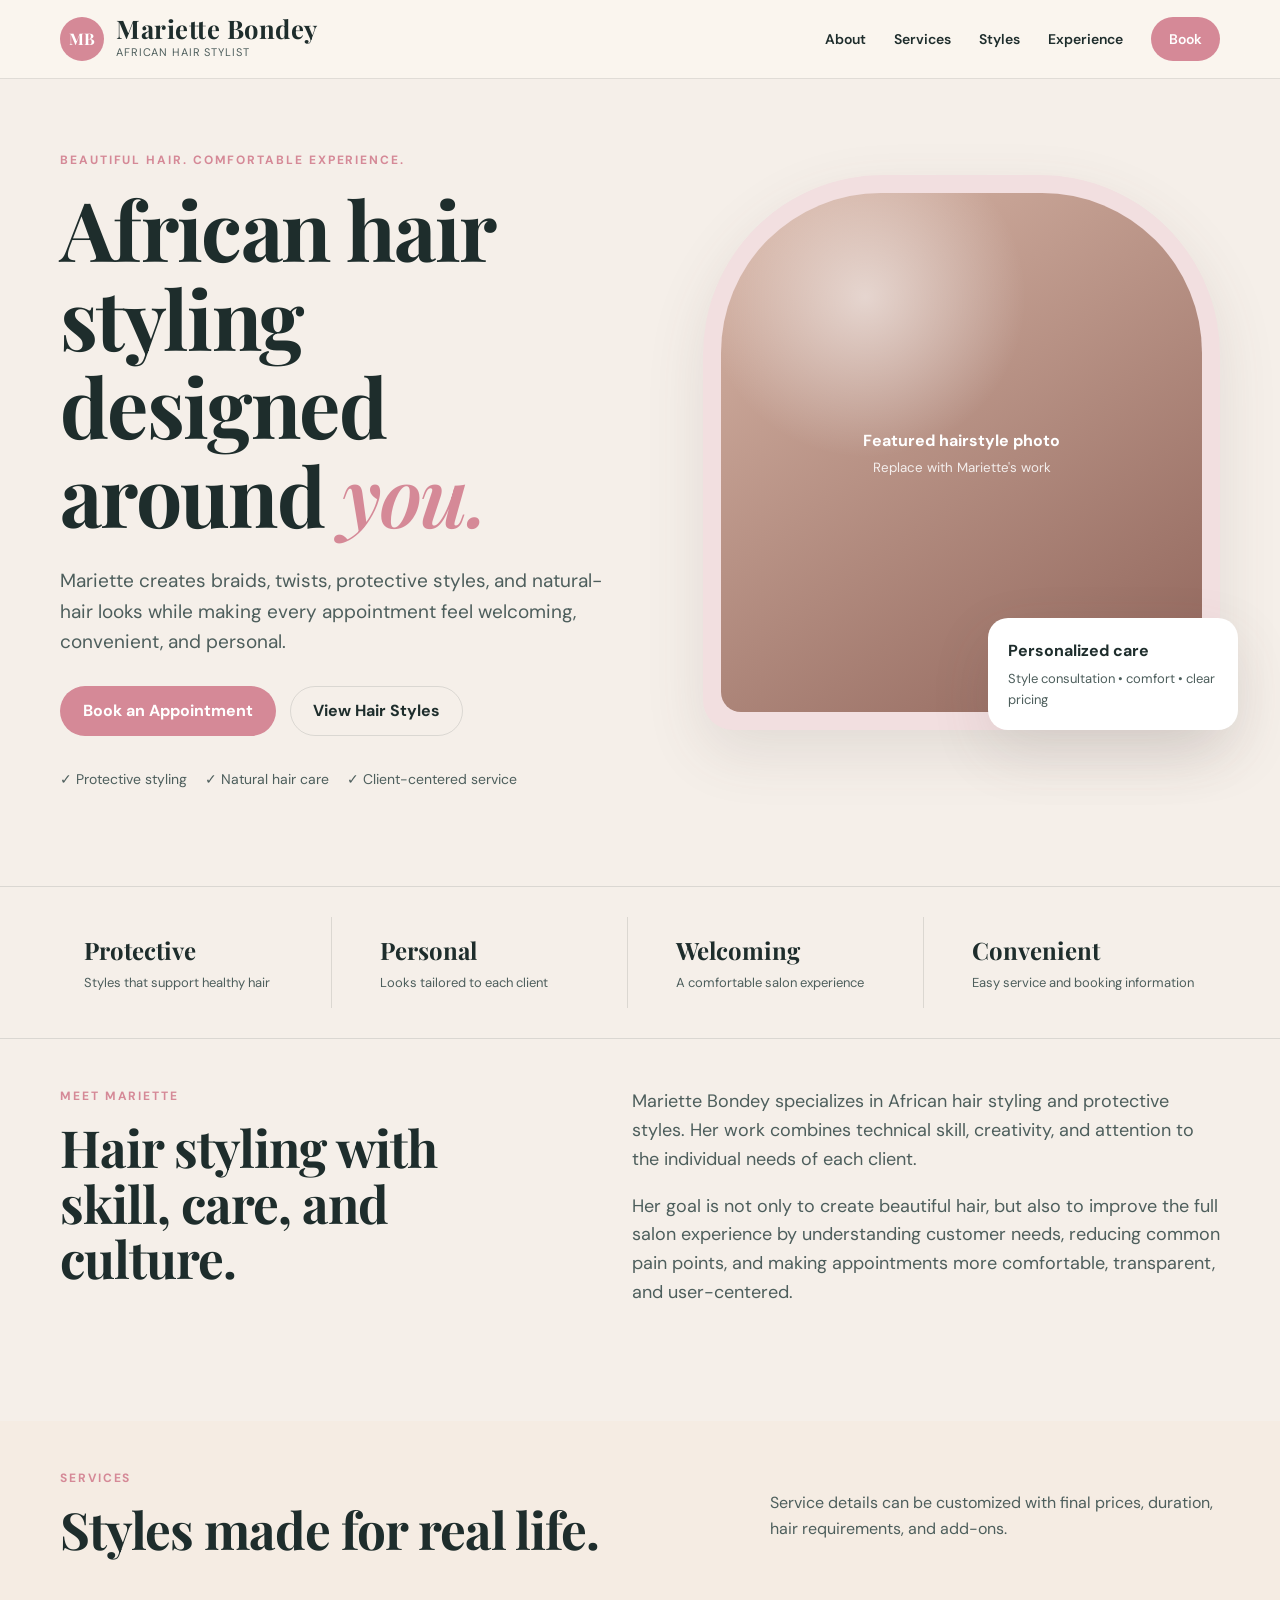
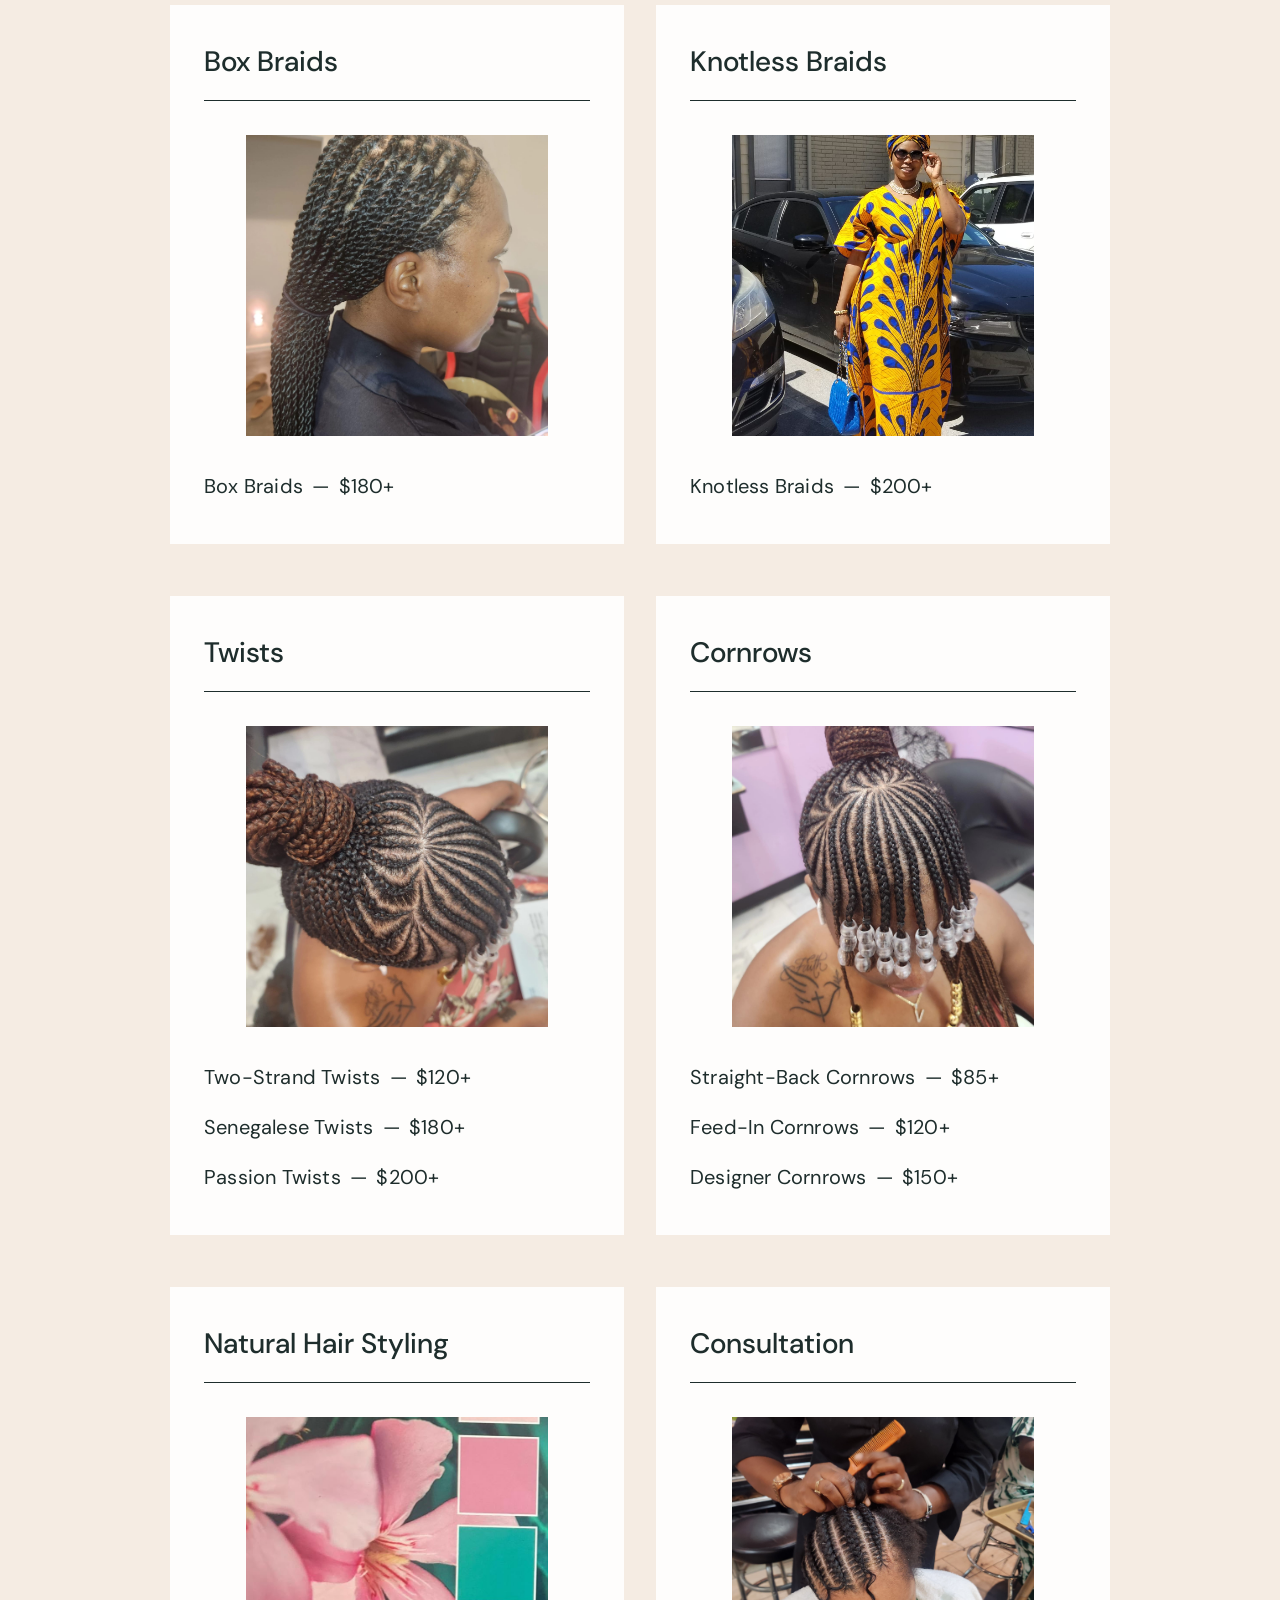
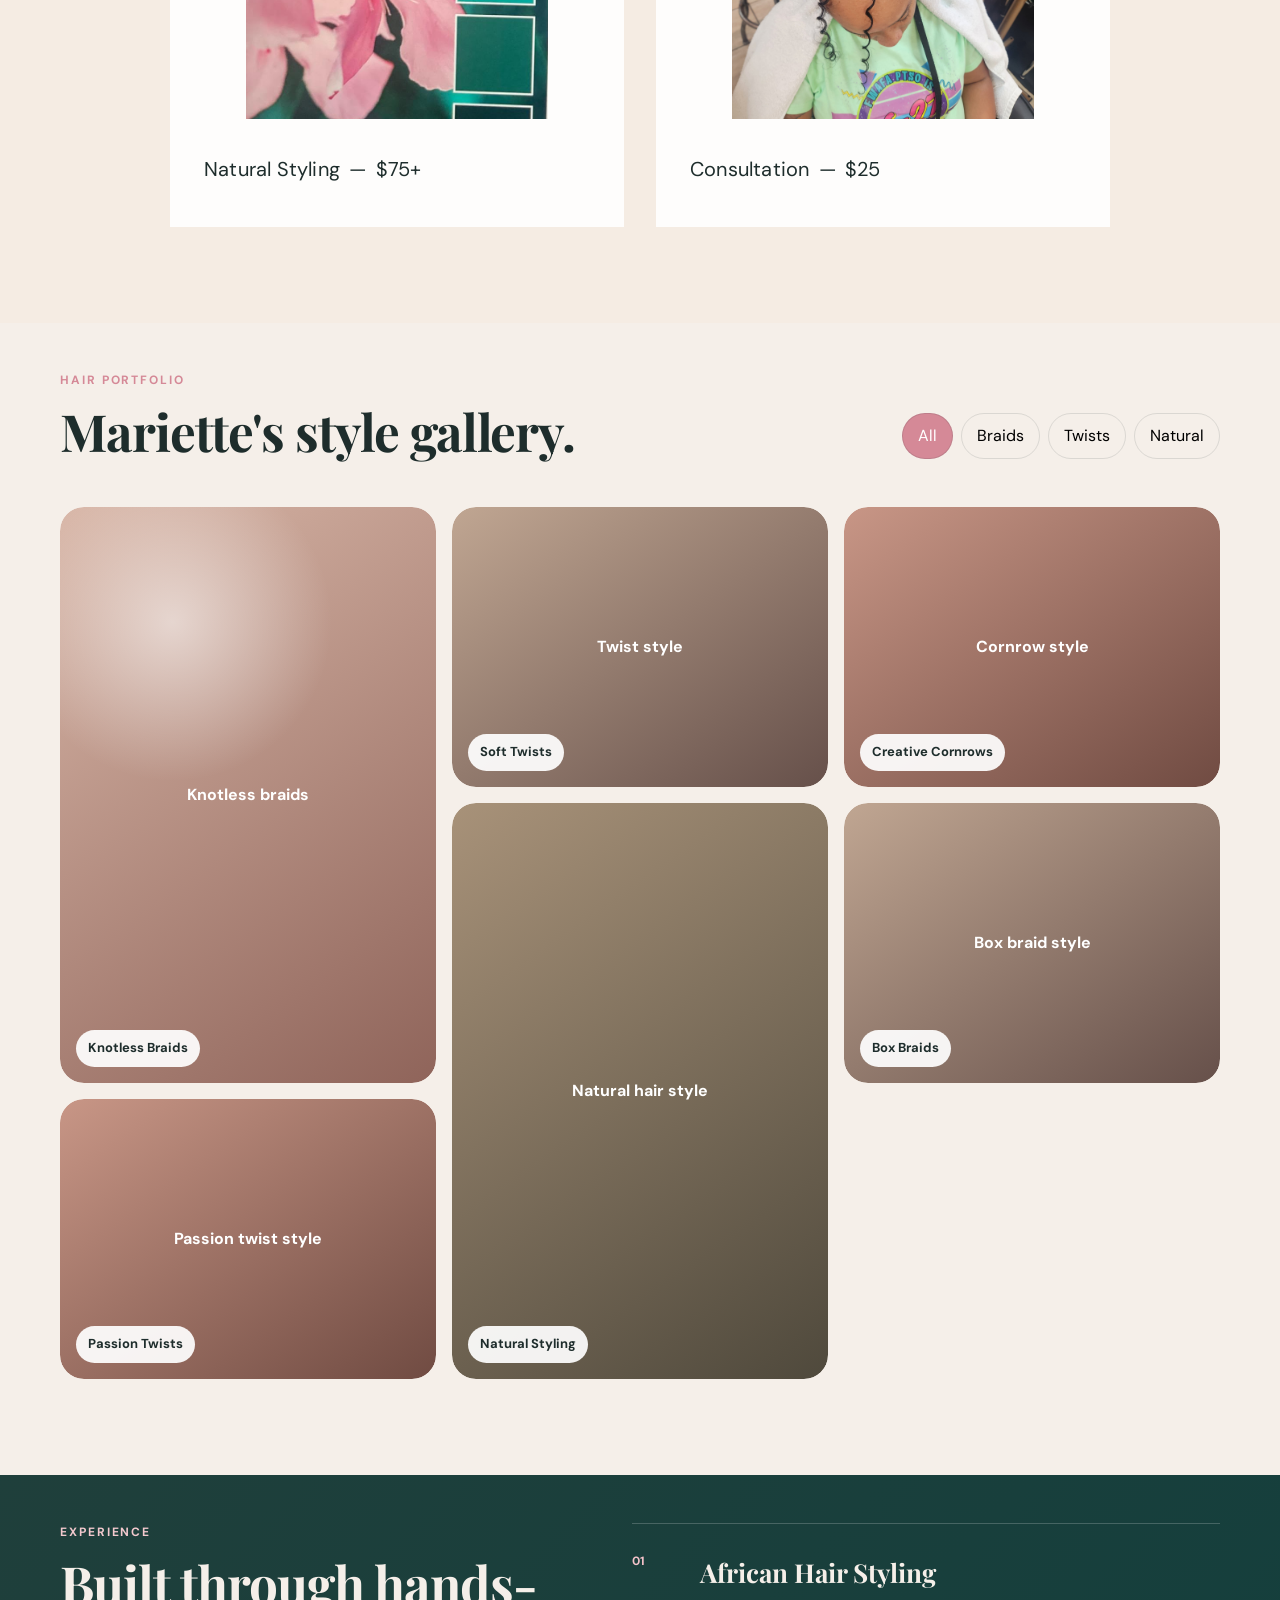
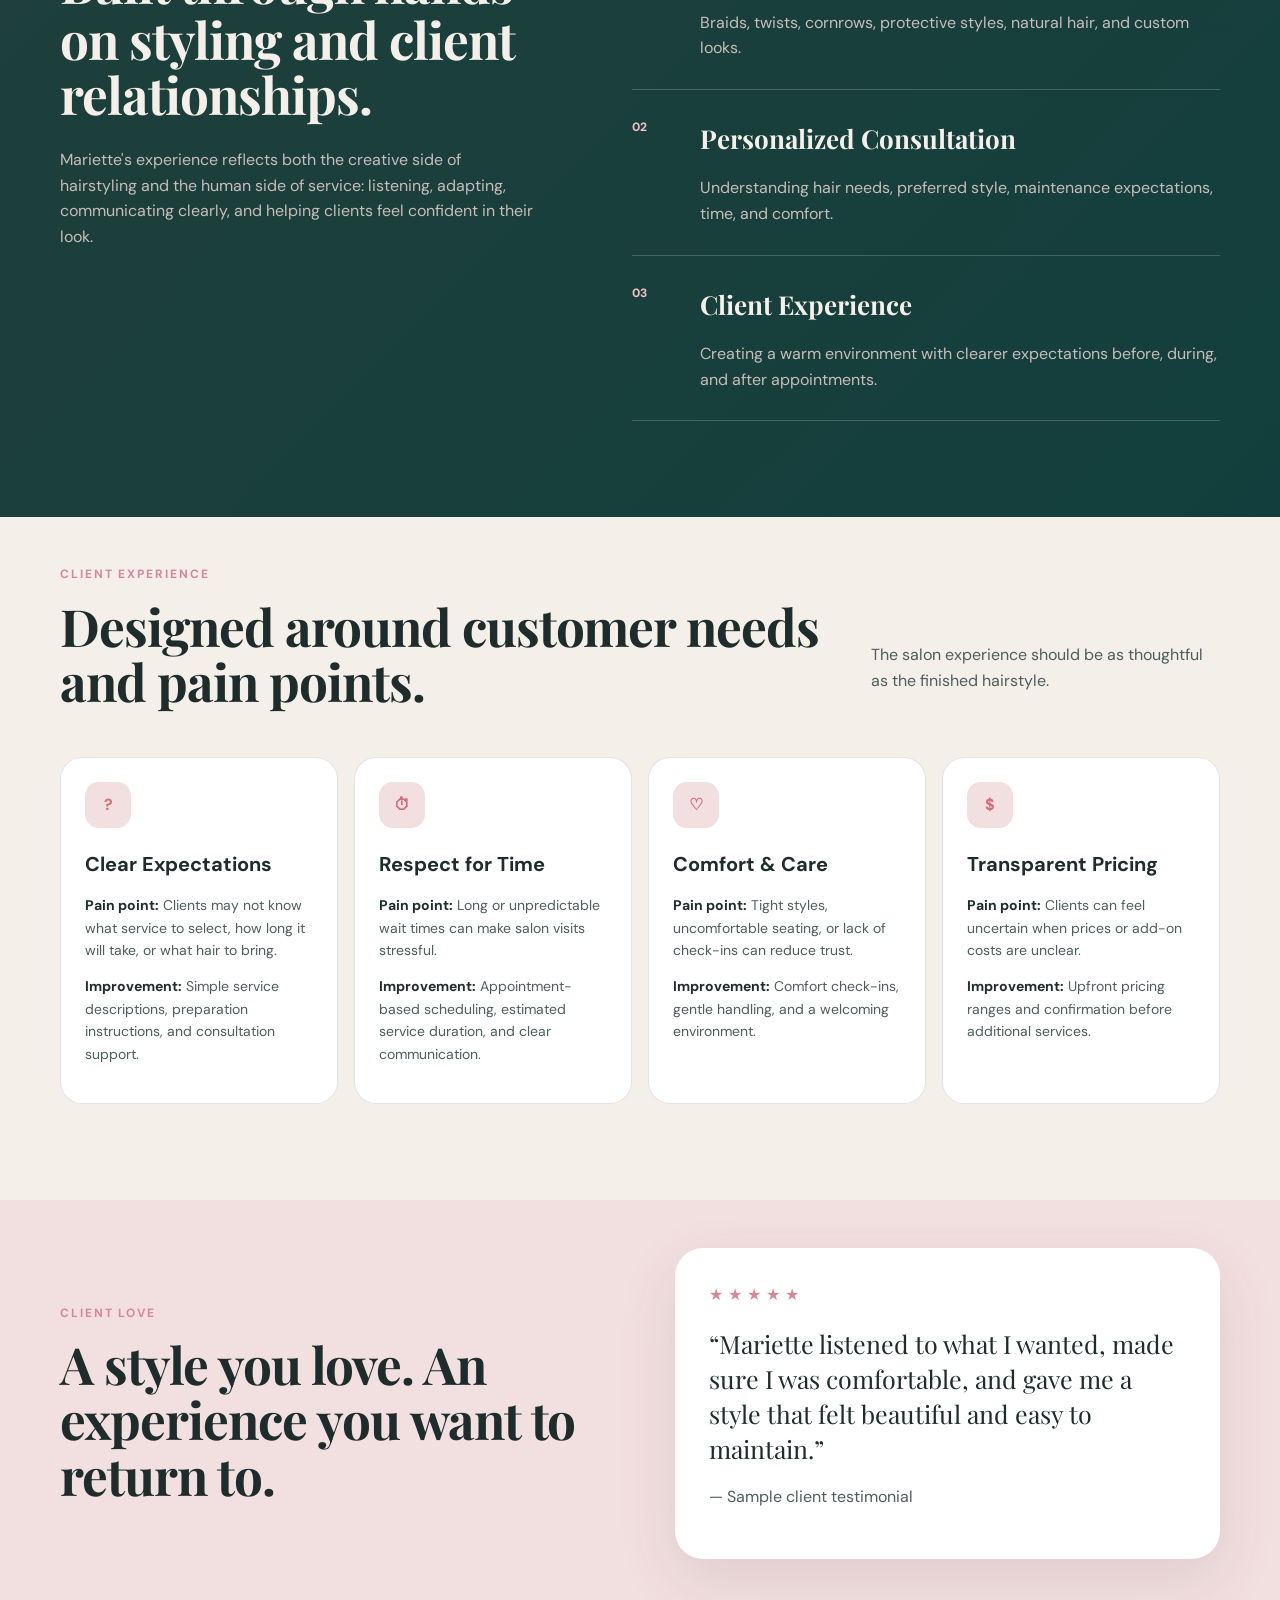
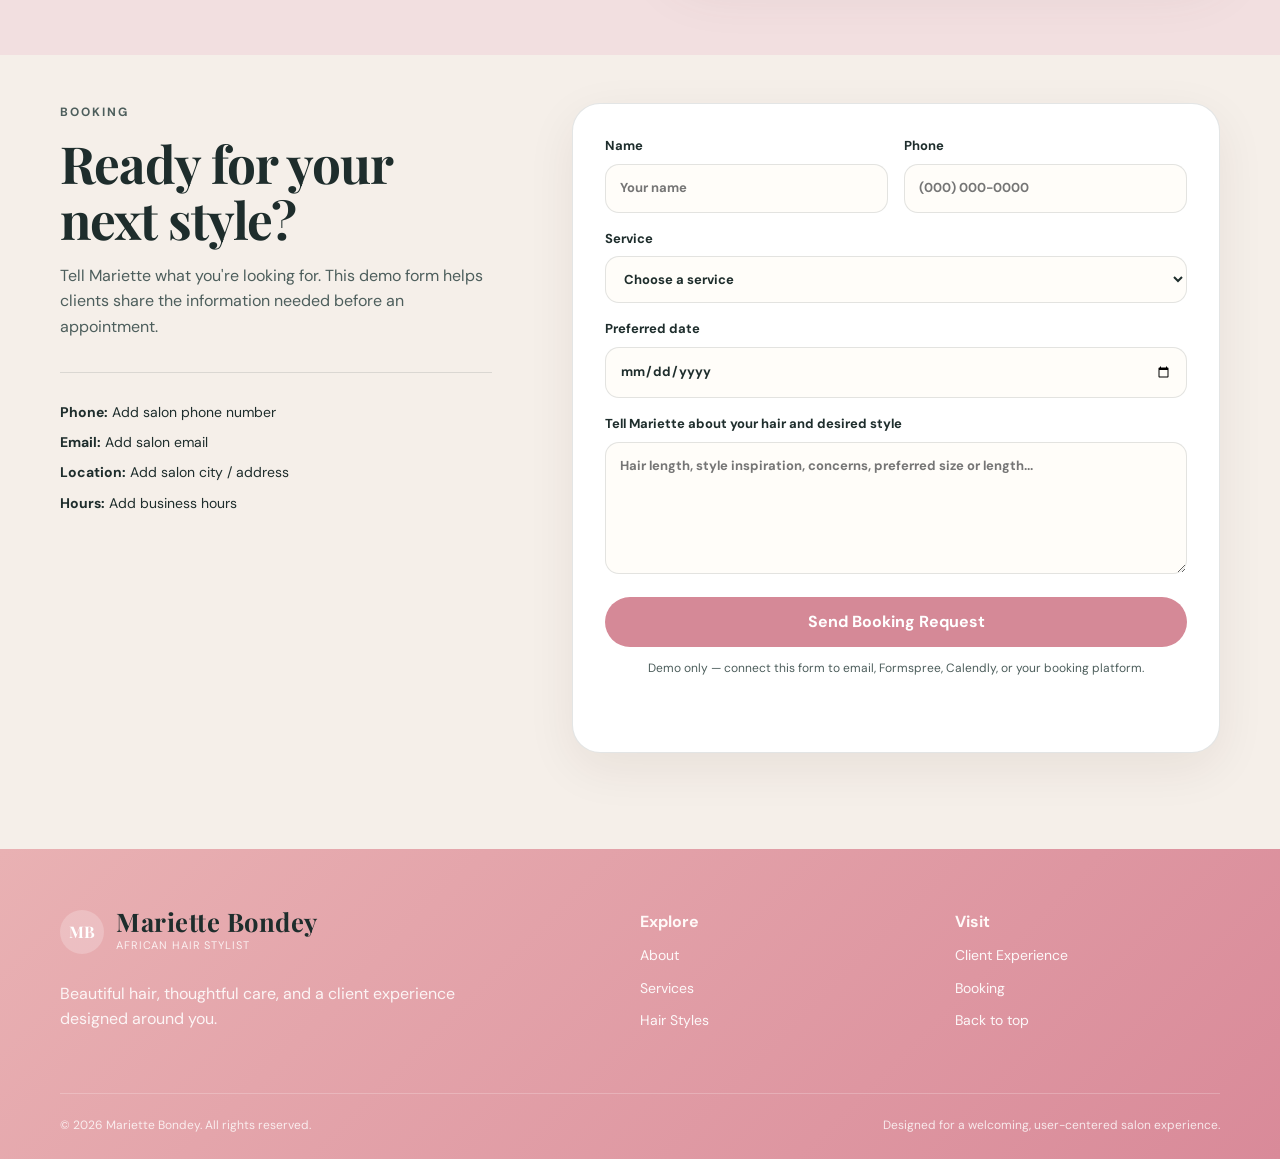
==== index.html @ d4efed8a "Update services layout and website imagery" ====
<!DOCTYPE html>
<html lang="en">
<head>
  <meta charset="UTF-8" />
  <meta name="viewport" content="width=device-width, initial-scale=1.0" />
  <meta name="description" content="Mariette Bondey Hair Studio — African hair styling, braids, twists, protective styles, and a welcoming client-centered salon experience." />
  <title>Mariette Bondey | African Hair Stylist</title>
  <link rel="icon" type="image/png" href="favicon.png" />
  <link rel="preconnect" href="https://fonts.googleapis.com">
  <link rel="preconnect" href="https://fonts.gstatic.com" crossorigin>
  <link href="https://fonts.googleapis.com/css2?family=DM+Sans:wght@400;500;600;700&family=Playfair+Display:wght@600;700&display=swap" rel="stylesheet">
  <link rel="stylesheet" href="styles.css" />
</head>
<body>
  <header class="site-header" id="top">
    <div class="container nav-wrap">
      <a class="brand" href="#top" aria-label="Mariette Bondey home">
        <span class="brand-mark">MB</span>
        <span>
          <strong>Mariette Bondey</strong>
          <small>African Hair Stylist</small>
        </span>
      </a>

      <button class="menu-toggle" aria-label="Open navigation" aria-expanded="false">☰</button>

      <nav class="nav-links" aria-label="Main navigation">
        <a href="about.html">About</a>
        <a href="services.html">Services</a>
        <a href="styles.html">Styles</a>
        <a href="experience.html">Experience</a>
        <a class="nav-cta" href="book.html">Book</a>
      </nav>
    </div>
  </header>

  <main>
    <section class="hero section">
      <div class="container hero-grid">
        <div class="hero-copy">
          <p class="eyebrow">Beautiful hair. Comfortable experience.</p>
          <h1>African hair styling designed around <em>you.</em></h1>
          <p class="hero-text">
            Mariette creates braids, twists, protective styles, and natural-hair looks
            while making every appointment feel welcoming, convenient, and personal.
          </p>

          <div class="hero-actions">
            <a class="btn btn-primary" href="#booking">Book an Appointment</a>
            <a class="btn btn-secondary" href="#gallery">View Hair Styles</a>
          </div>

          <div class="hero-points">
            <span>✓ Protective styling</span>
            <span>✓ Natural hair care</span>
            <span>✓ Client-centered service</span>
          </div>
        </div>

        <div class="hero-visual" aria-label="Hair style showcase">
          <div class="hero-card hero-card-main">
            <div class="image-placeholder large">
              <span>Featured hairstyle photo</span>
              <small>Replace with Mariette's work</small>
            </div>
          </div>
          <div class="floating-card">
            <strong>Personalized care</strong>
            <span>Style consultation • comfort • clear pricing</span>
          </div>
        </div>
      </div>
    </section>

    <section class="section intro-strip">
      <div class="container stats">
        <div><strong>Protective</strong><span>Styles that support healthy hair</span></div>
        <div><strong>Personal</strong><span>Looks tailored to each client</span></div>
        <div><strong>Welcoming</strong><span>A comfortable salon experience</span></div>
        <div><strong>Convenient</strong><span>Easy service and booking information</span></div>
      </div>
    </section>

    <section class="section" id="about">
      <div class="container split">
        <div>
          <p class="eyebrow">Meet Mariette</p>
          <h2>Hair styling with skill, care, and culture.</h2>
        </div>
        <div class="body-copy">
          <p>
            Mariette Bondey specializes in African hair styling and protective styles.
            Her work combines technical skill, creativity, and attention to the individual
            needs of each client.
          </p>
          <p>
            Her goal is not only to create beautiful hair, but also to improve the full
            salon experience by understanding customer needs, reducing common pain points,
            and making appointments more comfortable, transparent, and user-centered.
          </p>
        </div>
      </div>
    </section>

    <section class="section soft-bg" id="services">
      <div class="container">
        <div class="section-heading">
          <div>
            <p class="eyebrow">Services</p>
            <h2>Styles made for real life.</h2>
          </div>
          <p>Service details can be customized with final prices, duration, hair requirements, and add-ons.</p>
        </div>

        <div class="service-grid service-menu-grid">
          <article class="service-card">
            <h3>Box Braids</h3>
            <img class="service-photo" src="Photo/4b4b06c7-abb1-41e1-b7fb-495ad75282eb.JPG" alt="Long box braids styled by Mariette Bondey" />
            <p class="service-price">Box Braids <span aria-hidden="true">—</span> $180+</p>
          </article>
          <article class="service-card">
            <h3>Knotless Braids</h3>
            <img class="service-photo" src="Photo/86c4bb06-f170-46ef-b117-cd4482ec2433.JPG" alt="Knotless braids styled by Mariette Bondey" />
            <p class="service-price">Knotless Braids <span aria-hidden="true">—</span> $200+</p>
          </article>
          <article class="service-card">
            <h3>Twists</h3>
            <img class="service-photo" src="Photo/58ec843f-181c-4fa9-ad9d-44d2dd115f28.JPG" alt="Twist hairstyle by Mariette Bondey" />
            <div class="service-options" aria-label="Twists pricing">
              <p>Two-Strand Twists <span aria-hidden="true">—</span> $120+</p>
              <p>Senegalese Twists <span aria-hidden="true">—</span> $180+</p>
              <p>Passion Twists <span aria-hidden="true">—</span> $200+</p>
            </div>
          </article>
          <article class="service-card">
            <h3>Cornrows</h3>
            <img class="service-photo" src="Photo/11aa1cfb-1205-4172-a0fb-a0cc8f281c3e.JPG" alt="Detailed cornrow style by Mariette Bondey" />
            <div class="service-options" aria-label="Cornrows pricing">
              <p>Straight-Back Cornrows <span aria-hidden="true">—</span> $85+</p>
              <p>Feed-In Cornrows <span aria-hidden="true">—</span> $120+</p>
              <p>Designer Cornrows <span aria-hidden="true">—</span> $150+</p>
            </div>
          </article>
          <article class="service-card">
            <h3>Natural Hair Styling</h3>
            <img class="service-photo" src="Photo/6db49987-916b-40a3-b240-1acb99595fb9.JPG" alt="Natural hair styling by Mariette Bondey" />
            <p class="service-price">Natural Styling <span aria-hidden="true">—</span> $75+</p>
          </article>
          <article class="service-card">
            <h3>Consultation</h3>
            <img class="service-photo" src="Photo/MBpicclient.JPG" alt="Personal hair consultation with Mariette Bondey" />
            <p class="service-price">Consultation <span aria-hidden="true">—</span> $25</p>
          </article>
        </div>
      </div>
    </section>

    <section class="section" id="gallery">
      <div class="container">
        <div class="section-heading">
          <div>
            <p class="eyebrow">Hair Portfolio</p>
            <h2>Mariette's style gallery.</h2>
          </div>
          <div class="filter-row" aria-label="Gallery filters">
            <button class="filter active" data-filter="all">All</button>
            <button class="filter" data-filter="braids">Braids</button>
            <button class="filter" data-filter="twists">Twists</button>
            <button class="filter" data-filter="natural">Natural</button>
          </div>
        </div>

        <div class="gallery-grid">
          <figure class="gallery-item tall" data-category="braids">
            <div class="image-placeholder"><span>Knotless braids</span></div>
            <figcaption>Knotless Braids</figcaption>
          </figure>
          <figure class="gallery-item" data-category="twists">
            <div class="image-placeholder"><span>Twist style</span></div>
            <figcaption>Soft Twists</figcaption>
          </figure>
          <figure class="gallery-item" data-category="braids">
            <div class="image-placeholder"><span>Cornrow style</span></div>
            <figcaption>Creative Cornrows</figcaption>
          </figure>
          <figure class="gallery-item tall" data-category="natural">
            <div class="image-placeholder"><span>Natural hair style</span></div>
            <figcaption>Natural Styling</figcaption>
          </figure>
          <figure class="gallery-item" data-category="braids">
            <div class="image-placeholder"><span>Box braid style</span></div>
            <figcaption>Box Braids</figcaption>
          </figure>
          <figure class="gallery-item" data-category="twists">
            <div class="image-placeholder"><span>Passion twist style</span></div>
            <figcaption>Passion Twists</figcaption>
          </figure>
        </div>
      </div>
    </section>

    <section class="section dark-section" id="experience">
      <div class="container experience-grid">
        <div>
          <p class="eyebrow light">Experience</p>
          <h2>Built through hands-on styling and client relationships.</h2>
          <p>
            Mariette's experience reflects both the creative side of hairstyling and the
            human side of service: listening, adapting, communicating clearly, and helping
            clients feel confident in their look.
          </p>
        </div>

        <div class="timeline">
          <article>
            <span>01</span>
            <div>
              <h3>African Hair Styling</h3>
              <p>Braids, twists, cornrows, protective styles, natural hair, and custom looks.</p>
            </div>
          </article>
          <article>
            <span>02</span>
            <div>
              <h3>Personalized Consultation</h3>
              <p>Understanding hair needs, preferred style, maintenance expectations, time, and comfort.</p>
            </div>
          </article>
          <article>
            <span>03</span>
            <div>
              <h3>Client Experience</h3>
              <p>Creating a warm environment with clearer expectations before, during, and after appointments.</p>
            </div>
          </article>
        </div>
      </div>
    </section>

    <section class="section" id="client-care">
      <div class="container">
        <div class="section-heading">
          <div>
            <p class="eyebrow">Client Experience</p>
            <h2>Designed around customer needs and pain points.</h2>
          </div>
          <p>
            The salon experience should be as thoughtful as the finished hairstyle.
          </p>
        </div>

        <div class="care-grid">
          <article>
            <div class="care-icon">?</div>
            <h3>Clear Expectations</h3>
            <p><strong>Pain point:</strong> Clients may not know what service to select, how long it will take, or what hair to bring.</p>
            <p><strong>Improvement:</strong> Simple service descriptions, preparation instructions, and consultation support.</p>
          </article>
          <article>
            <div class="care-icon">⏱</div>
            <h3>Respect for Time</h3>
            <p><strong>Pain point:</strong> Long or unpredictable wait times can make salon visits stressful.</p>
            <p><strong>Improvement:</strong> Appointment-based scheduling, estimated service duration, and clear communication.</p>
          </article>
          <article>
            <div class="care-icon">♡</div>
            <h3>Comfort & Care</h3>
            <p><strong>Pain point:</strong> Tight styles, uncomfortable seating, or lack of check-ins can reduce trust.</p>
            <p><strong>Improvement:</strong> Comfort check-ins, gentle handling, and a welcoming environment.</p>
          </article>
          <article>
            <div class="care-icon">$</div>
            <h3>Transparent Pricing</h3>
            <p><strong>Pain point:</strong> Clients can feel uncertain when prices or add-on costs are unclear.</p>
            <p><strong>Improvement:</strong> Upfront pricing ranges and confirmation before additional services.</p>
          </article>
        </div>
      </div>
    </section>

    <section class="section testimonial-section">
      <div class="container testimonial-wrap">
        <div>
          <p class="eyebrow">Client Love</p>
          <h2>A style you love. An experience you want to return to.</h2>
        </div>
        <div class="testimonial-card">
          <div class="stars">★★★★★</div>
          <blockquote>
            “Mariette listened to what I wanted, made sure I was comfortable,
            and gave me a style that felt beautiful and easy to maintain.”
          </blockquote>
          <p>— Sample client testimonial</p>
        </div>
      </div>
    </section>

    <section class="section booking-section" id="booking">
      <div class="container booking-grid">
        <div>
          <p class="eyebrow">Booking</p>
          <h2>Ready for your next style?</h2>
          <p>
            Tell Mariette what you're looking for. This demo form helps clients share the
            information needed before an appointment.
          </p>

          <div class="contact-details">
            <p><strong>Phone:</strong> Add salon phone number</p>
            <p><strong>Email:</strong> Add salon email</p>
            <p><strong>Location:</strong> Add salon city / address</p>
            <p><strong>Hours:</strong> Add business hours</p>
          </div>
        </div>

        <form class="booking-form" id="bookingForm">
          <div class="form-row">
            <label>
              Name
              <input type="text" name="name" required placeholder="Your name">
            </label>
            <label>
              Phone
              <input type="tel" name="phone" required placeholder="(000) 000-0000">
            </label>
          </div>

          <label>
            Service
            <select name="service" id="serviceSelect" required>
              <option value="">Choose a service</option>
              <option>Box Braids</option>
              <option>Knotless Braids</option>
              <option>Twists</option>
              <option>Cornrows</option>
              <option>Natural Hair Styling</option>
              <option>Consultation</option>
            </select>
          </label>

          <label>
            Preferred date
            <input type="date" name="date" required>
          </label>

          <label>
            Tell Mariette about your hair and desired style
            <textarea name="notes" rows="5" placeholder="Hair length, style inspiration, concerns, preferred size or length..."></textarea>
          </label>

          <button class="btn btn-primary full" type="submit">Send Booking Request</button>
          <p class="form-note">Demo only — connect this form to email, Formspree, Calendly, or your booking platform.</p>
          <p class="form-status" id="formStatus" role="status"></p>
        </form>
      </div>
    </section>
  </main>

  <footer class="site-footer">
    <div class="container footer-grid">
      <div>
        <a class="brand footer-brand" href="#top">
          <span class="brand-mark">MB</span>
          <span><strong>Mariette Bondey</strong><small>African Hair Stylist</small></span>
        </a>
        <p>Beautiful hair, thoughtful care, and a client experience designed around you.</p>
      </div>
      <div>
        <strong>Explore</strong>
        <a href="about.html">About</a>
        <a href="services.html">Services</a>
        <a href="styles.html">Hair Styles</a>
      </div>
      <div>
        <strong>Visit</strong>
        <a href="clientcare.html">Client Experience</a>
        <a href="book.html">Booking</a>
        <a href="index.html">Back to top</a>
      </div>
    </div>
    <div class="container copyright">
      <span>© <span id="year"></span> Mariette Bondey. All rights reserved.</span>
      <span>Designed for a welcoming, user-centered salon experience.</span>
    </div>
  </footer>

  <dialog id="serviceDialog">
    <button class="dialog-close" aria-label="Close">×</button>
    <p class="eyebrow">Service Details</p>
    <h2 id="dialogTitle">Service</h2>
    <p id="dialogBody"></p>
    <a class="btn btn-primary" href="#booking" id="dialogBook">Book this service</a>
  </dialog>

  <script src="script.js"></script>
</body>
</html>
---- styles.css ----
:root {
  --ink: #1e2d2c;
  --muted: #4d5e5c;
  --cream: #f5efe9;
  --sand: #f2dfe0;
  --rose: #e8b5b8;
  --rose-dark: #d76b7a;
  --pink: #e9b1b3;
  --pink-deep: #d58997;
  --teal: #4ab0a7;
  --teal-deep: #0d756d;
  --green: #124e4d;
  --white: #ffffff;
  --line: rgba(30, 45, 44, 0.12);
  --shadow: 0 22px 60px rgba(87, 70, 72, 0.12);
  --radius: 28px;
}

* { box-sizing: border-box; }
html { scroll-behavior: smooth; }
body {
  margin: 0;
  color: var(--ink);
  background: var(--cream);
  font-family: "DM Sans", sans-serif;
  line-height: 1.6;
}

/* Services page introduction */
.services-intro {
  position: relative;
  display: grid;
  grid-template-columns: 1.05fr .95fr;
  align-items: center;
  min-height: 720px;
  padding: 38px max(5.5vw, 28px) 70px;
  overflow: hidden;
  background: #e9dfd5;
  color: #111;
}
.services-intro-visual {
  align-self: start;
  width: 100%;
  height: 610px;
  background:
    repeating-linear-gradient(132deg, transparent 0 38px, rgba(255,255,255,.52) 39px 60px, transparent 61px 92px),
    linear-gradient(165deg, #8e8981 0 49%, #aaa59b 49% 100%);
  box-shadow: inset 0 -180px 150px rgba(55, 51, 47, .14);
}
.services-intro-copy {
  position: relative;
  z-index: 1;
  width: 118%;
  margin: 115px 0 0 -12%;
  padding: 38px 66px 44px;
  background: rgba(255,255,255,.94);
}
.services-intro-copy h1 {
  margin: 0 0 18px;
  font-family: "Playfair Display", serif;
  font-size: clamp(82px, 12vw, 178px);
  font-weight: 600;
  font-style: italic;
  line-height: .88;
  letter-spacing: -.055em;
}
.services-intro-copy h2 {
  margin: 0 0 26px;
  font-family: "DM Sans", sans-serif;
  font-size: clamp(20px, 2vw, 30px);
  font-weight: 500;
  letter-spacing: 0;
}
.services-intro-copy p {
  max-width: 760px;
  margin: 0;
  font-size: clamp(17px, 1.6vw, 25px);
  line-height: 1.45;
}
a { color: inherit; text-decoration: none; }
button, input, select, textarea { font: inherit; }
button { cursor: pointer; }
img { max-width: 100%; display: block; }

.container {
  width: min(1160px, calc(100% - 40px));
  margin-inline: auto;
}
.section { padding: 48px 0 96px; }

.services-intro {
  display: block;
  overflow: hidden;
  min-height: calc(100vh - 78px);
  padding: 0;
  background: #e9ded3 url("Photo/curly.jpg") center / cover no-repeat;
}
.services-intro-layout {
  position: relative;
  width: min(100%, 2048px);
  min-height: calc(100vh - 78px);
}
.services-intro-visual {
  display: none;
}
.services-intro-panel {
  position: relative;
  z-index: 1;
  width: min(60%, 1120px);
  min-height: 0;
  margin: 140px 4vw 0 auto;
  padding: 28px 62px 34px;
  background: rgba(255,255,255,.96);
}
.services-intro-panel h1 {
  margin: 0 0 24px;
  color: #090909;
  font-family: "Bodoni Moda", "Times New Roman", serif;
  font-size: clamp(86px, 11vw, 160px);
  font-style: italic;
  font-weight: 400;
  line-height: .88;
  letter-spacing: -.075em;
}
.services-intro-panel h2 {
  margin: 0 0 34px;
  color: #151515;
  font-family: "DM Sans", sans-serif;
  font-size: 25px;
  font-weight: 500;
  letter-spacing: 0;
}
.services-intro-panel p {
  max-width: 920px;
  margin: 0;
  color: #292929;
  font-size: 21px;
  line-height: 1.5;
}

.site-header {
  position: sticky;
  top: 0;
  z-index: 100;
  background: rgba(251, 246, 239, 0.9);
  backdrop-filter: blur(16px);
  border-bottom: 1px solid var(--line);
}
.nav-wrap {
  min-height: 78px;
  display: flex;
  align-items: center;
  justify-content: space-between;
}
.brand {
  display: inline-flex;
  gap: 12px;
  align-items: center;
}
.brand-mark {
  width: 44px;
  height: 44px;
  border-radius: 50%;
  display: grid;
  place-items: center;
  background: var(--pink-deep);
  color: var(--white);
  font-family: "Playfair Display", serif;
  font-weight: 700;
}
.brand strong, .brand small { display: block; }
.brand strong {
  font-family: "Playfair Display", serif;
  font-size: clamp(22px, 2vw, 34px);
  line-height: 0.95;
  letter-spacing: 0.02em;
  font-weight: 700;
  text-transform: none;
  color: var(--ink);
}
.brand small {
  font-size: 11px;
  color: var(--muted);
  margin-top: 4px;
  letter-spacing: 0.08em;
  text-transform: uppercase;
}

.nav-links { display: flex; gap: 28px; align-items: center; font-size: 14px; font-weight: 600; }
.nav-links a:hover { color: var(--rose-dark); }
.nav-cta {
  padding: 11px 18px;
  border-radius: 999px;
  background: var(--pink-deep);
  color: white;
}
.nav-cta:hover { color: white !important; background: var(--teal-deep); }
.menu-toggle { display: none; border: 0; background: none; font-size: 26px; }

.hero { padding-top: 72px; }
.hero-grid {
  display: grid;
  grid-template-columns: 1.05fr .95fr;
  gap: 72px;
  align-items: center;
}
.eyebrow {
  margin: 0 0 14px;
  color: var(--pink-deep);
  text-transform: uppercase;
  letter-spacing: .16em;
  font-size: 12px;
  font-weight: 700;
}
.hero h1, h2 {
  font-family: "Playfair Display", serif;
  line-height: 1.08;
  margin: 0;
  letter-spacing: -.02em;
}
.hero h1 { font-size: clamp(48px, 7vw, 82px); max-width: 760px; }
.hero h1 em { color: var(--pink-deep); font-weight: 600; }
h2 { font-size: clamp(36px, 4vw, 56px); }
h3 { margin: 0; font-size: 20px; }
.hero-text { font-size: 19px; max-width: 650px; color: var(--muted); margin: 28px 0; }

.hero-actions { display: flex; flex-wrap: wrap; gap: 14px; }
.btn {
  display: inline-flex;
  align-items: center;
  justify-content: center;
  min-height: 50px;
  padding: 0 22px;
  border-radius: 999px;
  border: 1px solid transparent;
  font-weight: 700;
  transition: .2s ease;
}
.btn-primary { background: var(--pink-deep); color: white; }
.btn-primary:hover { background: var(--teal-deep); transform: translateY(-1px); }
.btn-secondary { border-color: var(--line); background: transparent; }
.btn-secondary:hover { background: white; }
.full { width: 100%; }

.hero-points { display: flex; flex-wrap: wrap; gap: 18px; margin-top: 32px; color: var(--muted); font-size: 14px; }
.hero-visual { position: relative; min-height: 590px; }
.hero-card-main {
  height: 555px;
  border-radius: 180px 180px 30px 30px;
  padding: 18px;
  background: var(--sand);
  box-shadow: var(--shadow);
}
.image-placeholder {
  height: 100%;
  min-height: 260px;
  display: flex;
  flex-direction: column;
  align-items: center;
  justify-content: center;
  gap: 4px;
  border-radius: 22px;
  background:
    radial-gradient(circle at 30% 20%, rgba(255,255,255,.55), transparent 30%),
    linear-gradient(145deg, #d8b6a7, #8f645a);
  color: white;
  text-align: center;
  padding: 20px;
}
.image-placeholder.large {
  border-radius: 160px 160px 20px 20px;
}
.image-placeholder span { font-weight: 700; }
.image-placeholder small { opacity: .85; }
.floating-card {
  position: absolute;
  right: -18px;
  bottom: 35px;
  width: 250px;
  padding: 20px;
  border-radius: 20px;
  background: white;
  box-shadow: var(--shadow);
}
.floating-card strong, .floating-card span { display: block; }
.floating-card span { color: var(--muted); font-size: 13px; margin-top: 5px; }

.intro-strip { padding: 30px 0; border-top: 1px solid var(--line); border-bottom: 1px solid var(--line); }
.stats { display: grid; grid-template-columns: repeat(4, 1fr); gap: 24px; }
.stats div { padding: 14px 24px; border-right: 1px solid var(--line); }
.stats div:last-child { border: 0; }
.stats strong, .stats span { display: block; }
.stats strong { font-family: "Playfair Display", serif; font-size: 24px; }
.stats span { color: var(--muted); font-size: 13px; margin-top: 4px; }

.split { display: grid; grid-template-columns: .9fr 1.1fr; gap: 90px; }
.about-image-wrap {
  display: flex;
  align-items: center;
  justify-content: center;
  margin-top: 0;
}
.about-photo {
  width: min(100%, 760px);
  height: 660px;
  object-fit: cover;
  object-position: center 18%;
  border-radius: 18px;
  box-shadow: var(--shadow);
}
#about .eyebrow,
#about h2 {
  margin-top: 0;
}
#about .about-layout > div:last-child {
  display: flex;
  flex-direction: column;
  gap: 24px;
}
.body-copy { font-size: 18px; color: var(--muted); }
.body-copy p:first-child { margin-top: 0; }

.soft-bg { background: #f5ece3; }
.section-heading {
  display: flex;
  align-items: end;
  justify-content: space-between;
  gap: 40px;
  margin-bottom: 48px;
}
.section-heading > p { max-width: 450px; color: var(--muted); }

.service-grid {
  display: grid;
  grid-template-columns: repeat(3, 1fr);
  gap: 18px;
}
.service-card {
  padding: 28px;
  background: var(--cream);
  border: 1px solid var(--line);
  border-radius: 22px;
  transition: .2s ease;
}
.service-card:hover { transform: translateY(-4px); box-shadow: 0 15px 40px rgba(80, 50, 40, .08); }
.service-number { color: var(--pink-deep); font-size: 12px; font-weight: 700; letter-spacing: .12em; }
.service-card h3 { font-family: "Playfair Display", serif; font-size: 26px; margin-top: 22px; }
.service-card p { color: var(--muted); }
.service-menu-grid {
  grid-template-columns: repeat(2, minmax(0, 1fr));
  gap: 52px 32px;
  width: min(100%, 940px);
  margin-inline: auto;
  align-items: start;
}
.service-menu-grid .service-card {
  align-self: start;
  padding: 34px 34px 42px;
  border: 0;
  border-radius: 0;
  background: rgba(255, 255, 255, .9);
}
.service-menu-grid .service-card h3 {
  margin: 0 0 34px;
  padding-bottom: 16px;
  border-bottom: 1px solid var(--ink);
  font-family: "DM Sans", sans-serif;
  font-size: clamp(24px, 2.2vw, 32px);
  font-weight: 500;
}
.service-menu-grid .service-card:hover { transform: none; }
.service-photo {
  width: min(78%, 340px);
  aspect-ratio: 1 / 1;
  margin: 0 auto 34px;
  object-fit: cover;
  object-position: center;
}
.service-menu-grid .service-price {
  margin: 0;
  color: var(--ink);
  font-size: 20px;
  letter-spacing: .01em;
}
.service-price span,
.service-options span { margin-inline: .2em; }
.service-options {
  display: grid;
  gap: 18px;
}
.service-menu-grid .service-options p {
  margin: 0;
  color: var(--ink);
  font-size: 20px;
  letter-spacing: .01em;
}
.text-link {
  border: 0;
  padding: 0;
  background: none;
  color: var(--pink-deep);
  font-weight: 700;
}

.filter-row { display: flex; gap: 8px; flex-wrap: wrap; }
.filter {
  border: 1px solid var(--line);
  background: transparent;
  border-radius: 999px;
  padding: 9px 15px;
}
.filter.active { background: var(--pink-deep); color: white; }
.gallery-grid {
  display: grid;
  grid-template-columns: repeat(3, 1fr);
  grid-auto-rows: 280px;
  gap: 16px;
}
.gallery-item { margin: 0; position: relative; overflow: hidden; border-radius: 24px; }
.gallery-item.tall { grid-row: span 2; }
.gallery-item .image-placeholder { min-height: 100%; border-radius: 24px; transition: .3s ease; }
.gallery-item:nth-child(2) .image-placeholder,
.gallery-item:nth-child(5) .image-placeholder { background: linear-gradient(145deg, #c0a692, #66504a); }
.gallery-item:nth-child(3) .image-placeholder,
.gallery-item:nth-child(6) .image-placeholder { background: linear-gradient(145deg, #c89686, #704b42); }
.gallery-item:nth-child(4) .image-placeholder { background: linear-gradient(145deg, #a89279, #4f493c); }
.gallery-item:hover .image-placeholder { transform: scale(1.025); }
.gallery-item figcaption {
  position: absolute;
  left: 16px;
  bottom: 16px;
  padding: 8px 12px;
  border-radius: 999px;
  background: rgba(255,255,255,.92);
  font-weight: 700;
  font-size: 13px;
}
.gallery-item.hidden { display: none; }

.dark-section { background: linear-gradient(135deg, #1f3f3b 0%, #123f3d 100%); color: var(--cream); }
.eyebrow.light { color: #f3c9ce; }
.experience-grid { display: grid; grid-template-columns: .9fr 1.1fr; gap: 90px; }
.experience-grid > div:first-child > p:last-child { color: #c8bdb9; max-width: 520px; margin-top: 25px; }
.timeline { border-top: 1px solid rgba(255,255,255,.2); }
.timeline article {
  display: grid;
  grid-template-columns: 50px 1fr;
  gap: 18px;
  padding: 28px 0;
  border-bottom: 1px solid rgba(255,255,255,.2);
}
.timeline article > span { color: #f4c3ca; font-size: 12px; font-weight: 700; }
.timeline h3 { font-family: "Playfair Display", serif; font-size: 26px; }
.timeline p { color: #c8bdb9; margin-bottom: 0; }

.care-grid { display: grid; grid-template-columns: repeat(4, 1fr); gap: 16px; }
.care-grid article {
  padding: 24px;
  border-radius: 22px;
  border: 1px solid var(--line);
  background: white;
}
.care-icon {
  width: 46px; height: 46px; display: grid; place-items: center;
  border-radius: 14px; background: var(--sand); color: var(--rose-dark);
  font-weight: 700; margin-bottom: 20px;
}
.care-grid p { color: var(--muted); font-size: 14px; }
.care-grid strong { color: var(--ink); }

.testimonial-section { background: var(--sand); }
.testimonial-wrap { display: grid; grid-template-columns: 1fr 1fr; gap: 70px; align-items: center; }
.testimonial-card {
  border-radius: 28px;
  background: white;
  padding: 34px;
  box-shadow: var(--shadow);
}
.stars { letter-spacing: 5px; color: var(--pink-deep); }
blockquote {
  margin: 18px 0;
  font-family: "Playfair Display", serif;
  font-size: 25px;
  line-height: 1.4;
}
.testimonial-card p { color: var(--muted); }

.review-card-grid {
  display: grid;
  grid-template-columns: repeat(4, 1fr);
  gap: 20px;
}

.review-card {
  background: var(--white);
  border: 1px solid var(--line);
  border-radius: 24px;
  overflow: hidden;
  box-shadow: 0 12px 30px rgba(50, 30, 20, 0.06);
}

.review-card img {
  width: 100%;
  height: 260px;
  object-fit: cover;
}

.review-card-body {
  padding: 20px 18px 22px;
}

.review-card-body p {
  margin: 10px 0 0;
  color: var(--muted);
  font-size: 15px;
  line-height: 1.6;
}

.booking-grid { display: grid; grid-template-columns: .8fr 1.2fr; gap: 80px; }
.booking-grid > div > p { color: var(--muted); }
.contact-details { margin-top: 32px; padding-top: 20px; border-top: 1px solid var(--line); }
.contact-details p { margin: 8px 0; font-size: 14px; }
.booking-form {
  background: white;
  padding: 32px;
  border-radius: 28px;
  border: 1px solid var(--line);
  box-shadow: 0 15px 50px rgba(50,30,20,.07);
}
.form-row { display: grid; grid-template-columns: 1fr 1fr; gap: 16px; }
label { display: block; font-size: 13px; font-weight: 700; margin-bottom: 16px; }
input, select, textarea {
  width: 100%;
  margin-top: 7px;
  border: 1px solid var(--line);
  border-radius: 14px;
  padding: 13px 14px;
  background: #fffdf9;
  color: var(--ink);
  outline: none;
}
input:focus, select:focus, textarea:focus { border-color: var(--rose-dark); box-shadow: 0 0 0 3px rgba(142,79,69,.08); }
textarea { resize: vertical; }
.form-note, .form-status { font-size: 12px; color: var(--muted); text-align: center; }
.form-status { color: var(--green); font-weight: 700; min-height: 18px; }

.site-footer { background: linear-gradient(135deg, #e9b1b3 0%, #d98a99 100%); color: #fff9f8; padding: 60px 0 24px; }
.footer-grid { display: grid; grid-template-columns: 2fr 1fr 1fr; gap: 50px; }
.footer-grid > div { display: flex; flex-direction: column; gap: 10px; }
.footer-grid p { max-width: 460px; color: rgba(255,255,255,0.88); }
.footer-grid a:not(.brand) { color: rgba(255,255,255,0.93); font-size: 14px; }
.footer-brand .brand-mark { background: rgba(255,255,255,0.22); color: var(--white); }
.footer-brand small { color: rgba(255,255,255,0.82); }
.copyright {
  margin-top: 45px;
  padding-top: 22px;
  border-top: 1px solid rgba(255,255,255,.22);
  display: flex;
  justify-content: space-between;
  gap: 20px;
  color: rgba(255,255,255,0.8);
  font-size: 12px;
}

dialog {
  width: min(540px, calc(100% - 32px));
  border: 0;
  border-radius: 24px;
  padding: 34px;
  color: var(--ink);
  box-shadow: var(--shadow);
}
dialog::backdrop { background: rgba(20, 14, 12, .55); backdrop-filter: blur(4px); }
.dialog-close {
  position: absolute; right: 18px; top: 14px;
  border: 0; background: none; font-size: 30px; color: var(--muted);
}
dialog p:not(.eyebrow) { color: var(--muted); }

@media (max-width: 980px) {
  .services-intro-layout { min-height: 620px; }
  .services-intro-visual { width: 72%; height: 430px; }
  .services-intro-panel { width: 72%; min-height: 0; padding: 28px 42px 34px; }
  .services-intro-panel h1 { font-size: clamp(80px, 15vw, 132px); }
  .services-intro-panel h2 { margin-bottom: 30px; font-size: 23px; }
  .services-intro-panel p { font-size: 18px; }
  .hero-grid, .split, .experience-grid, .testimonial-wrap, .booking-grid { grid-template-columns: 1fr; gap: 50px; }
  .service-grid { grid-template-columns: repeat(2, 1fr); }
  .care-grid { grid-template-columns: repeat(2, 1fr); }
  .review-card-grid { grid-template-columns: repeat(2, 1fr); }
  .hero-visual { min-height: 500px; }
  .hero-card-main { height: 470px; }
  .stats { grid-template-columns: repeat(2, 1fr); }
  .stats div:nth-child(2) { border-right: 0; }
  .gallery-grid { grid-template-columns: repeat(2, 1fr); }
  .section-heading { align-items: flex-start; flex-direction: column; }
}

@media (max-width: 760px) {
  .services-intro { min-height: calc(100vh - 78px); padding: 0 0 36px; background-position: 58% center; }
  .services-intro-layout { min-height: calc(100vh - 78px); padding-top: 46vh; }
  .services-intro-visual { display: none; }
  .services-intro-panel {
    width: calc(100% - 20px);
    min-height: 0;
    margin: 0 12px 0 auto;
    padding: 28px 24px 32px;
  }
  .services-intro-panel h1 { font-size: clamp(64px, 20vw, 100px); }
  .services-intro-panel h2 { margin-bottom: 22px; font-size: 20px; }
  .services-intro-panel p { font-size: 17px; }
  .section { padding: 72px 0; }
  .menu-toggle { display: block; }
  .nav-links {
    display: none;
    position: absolute;
    left: 20px; right: 20px; top: 70px;
    padding: 18px;
    border: 1px solid var(--line);
    border-radius: 18px;
    background: var(--cream);
    box-shadow: var(--shadow);
    flex-direction: column;
    align-items: stretch;
  }
  .nav-links.open { display: flex; }
  .nav-links a { padding: 7px 0; }
  .nav-cta { text-align: center; padding: 10px !important; }
  .hero { padding-top: 48px; }
  .hero h1 { font-size: 50px; }
  .hero-visual { min-height: 420px; }
  .hero-card-main { height: 400px; border-radius: 120px 120px 24px 24px; }
  .image-placeholder.large { border-radius: 110px 110px 18px 18px; }
  .floating-card { right: 10px; bottom: 0; }
  .service-grid, .care-grid, .gallery-grid, .footer-grid, .review-card-grid { grid-template-columns: 1fr; }
  .service-menu-grid { grid-template-columns: 1fr; gap: 28px; }
  .service-menu-grid .service-card { padding: 26px 24px 32px; }
  .service-photo { width: min(86%, 340px); }
  .gallery-item.tall { grid-row: span 1; }
  .gallery-grid { grid-auto-rows: 330px; }
  .form-row { grid-template-columns: 1fr; gap: 0; }
  .copyright { flex-direction: column; }
}

@media (max-width: 520px) {
  .container { width: min(100% - 28px, 1160px); }
  .hero h1 { font-size: 42px; }
  .stats { grid-template-columns: 1fr; }
  .stats div { border-right: 0; border-bottom: 1px solid var(--line); }
  .stats div:last-child { border-bottom: 0; }
  .hero-card-main { height: 350px; }
  .hero-visual { min-height: 390px; }
  .floating-card { width: 220px; }
}
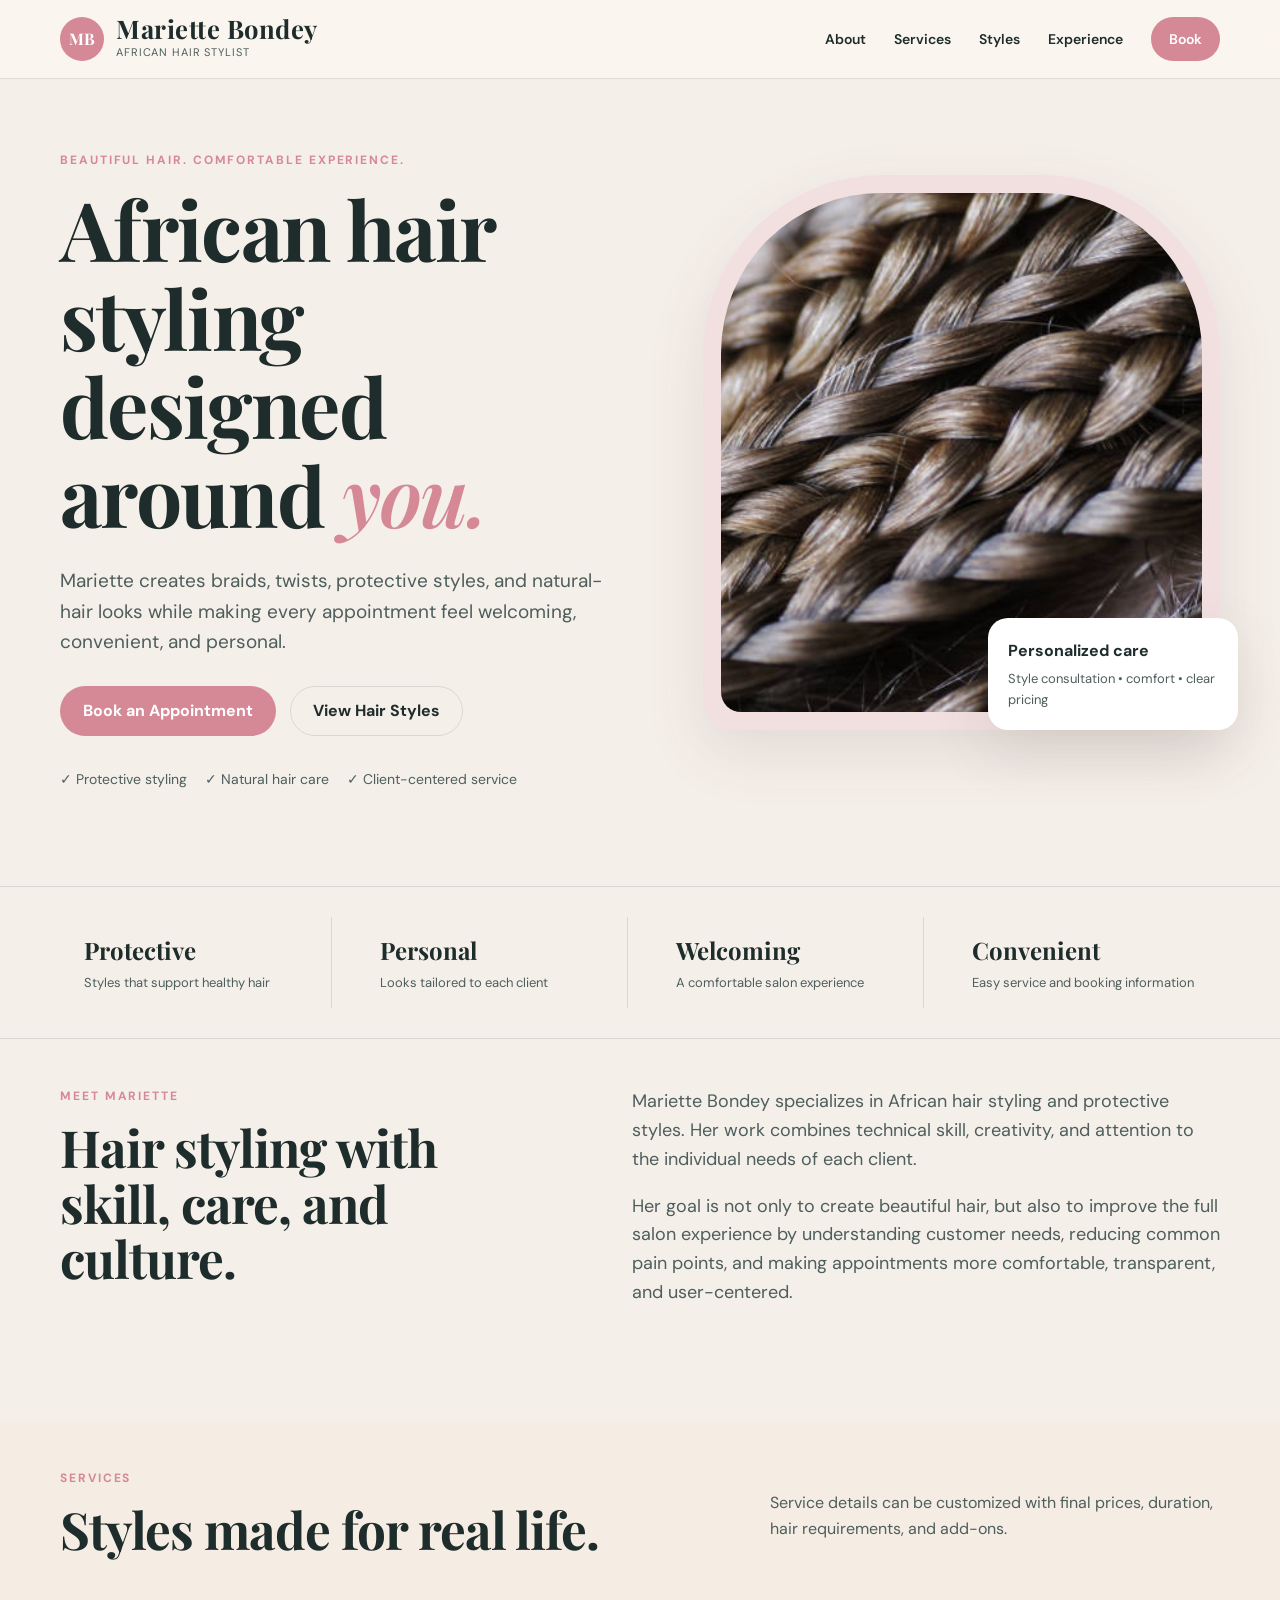
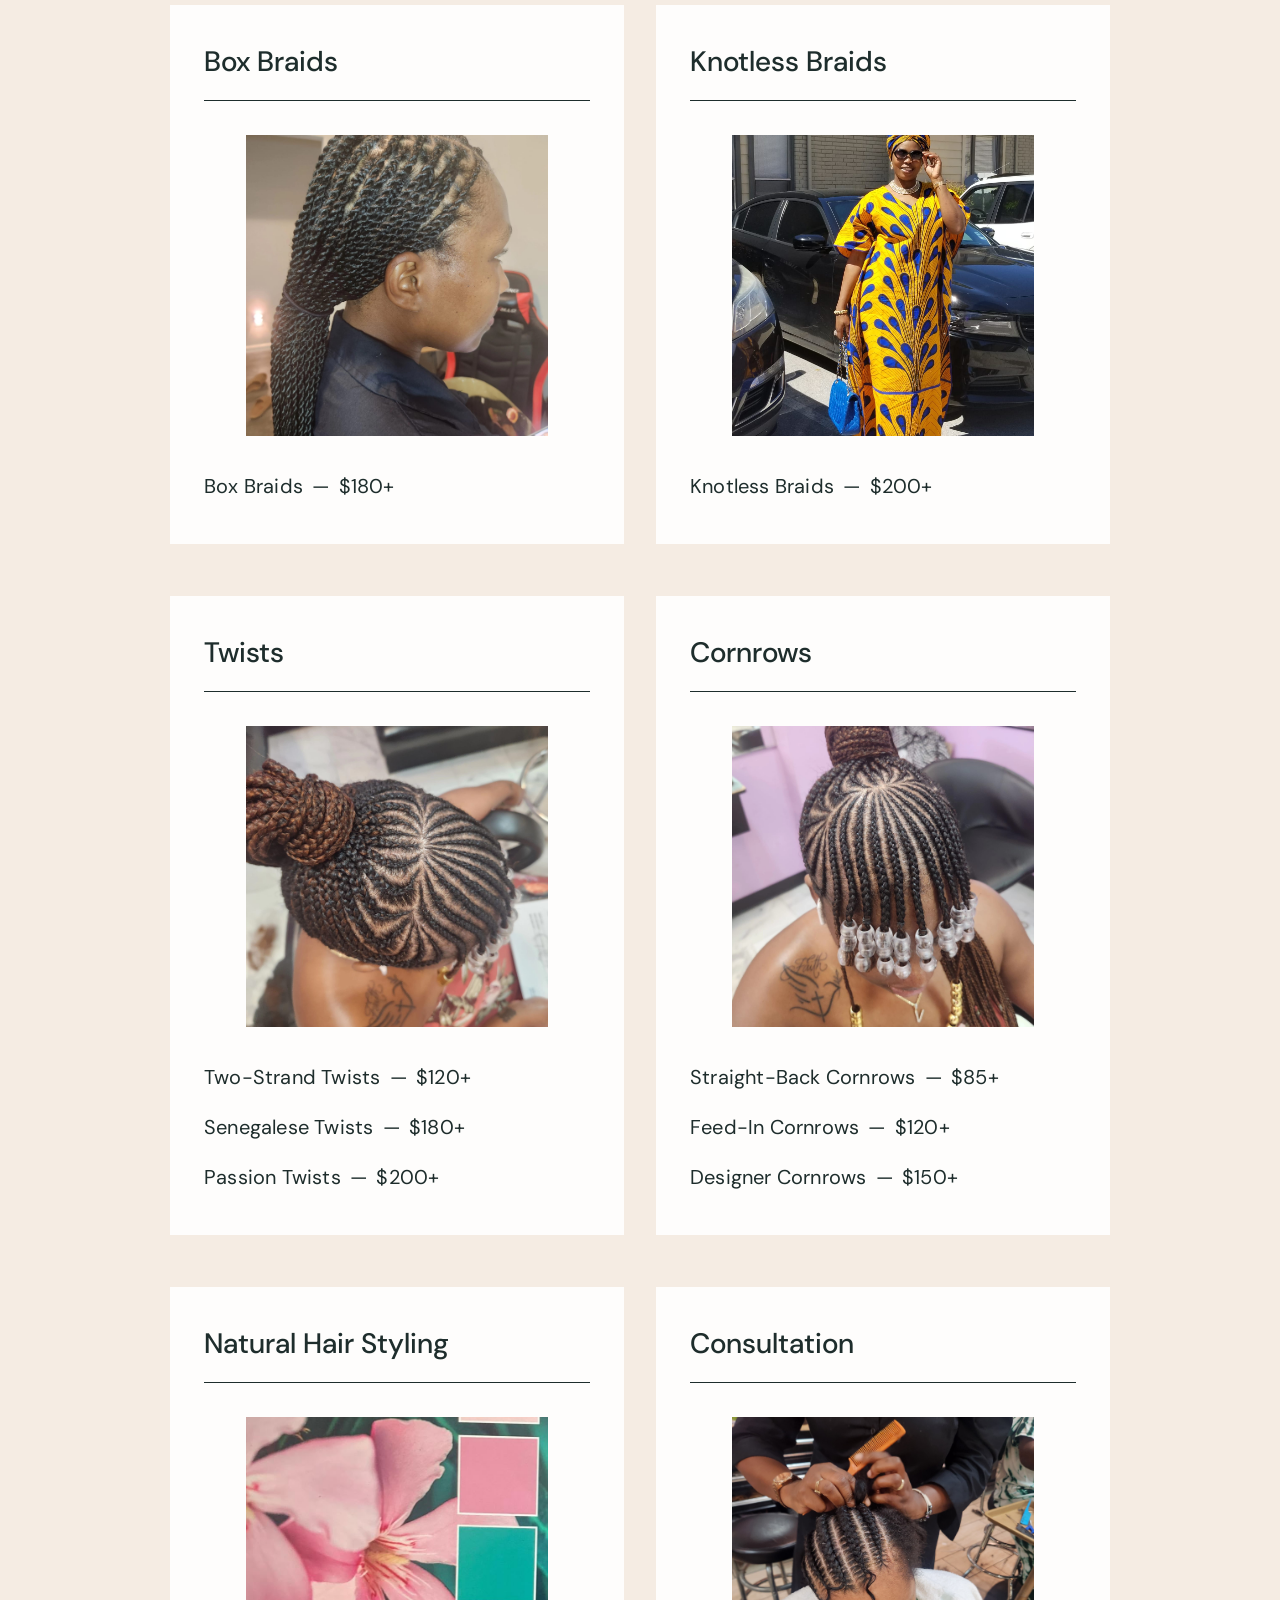
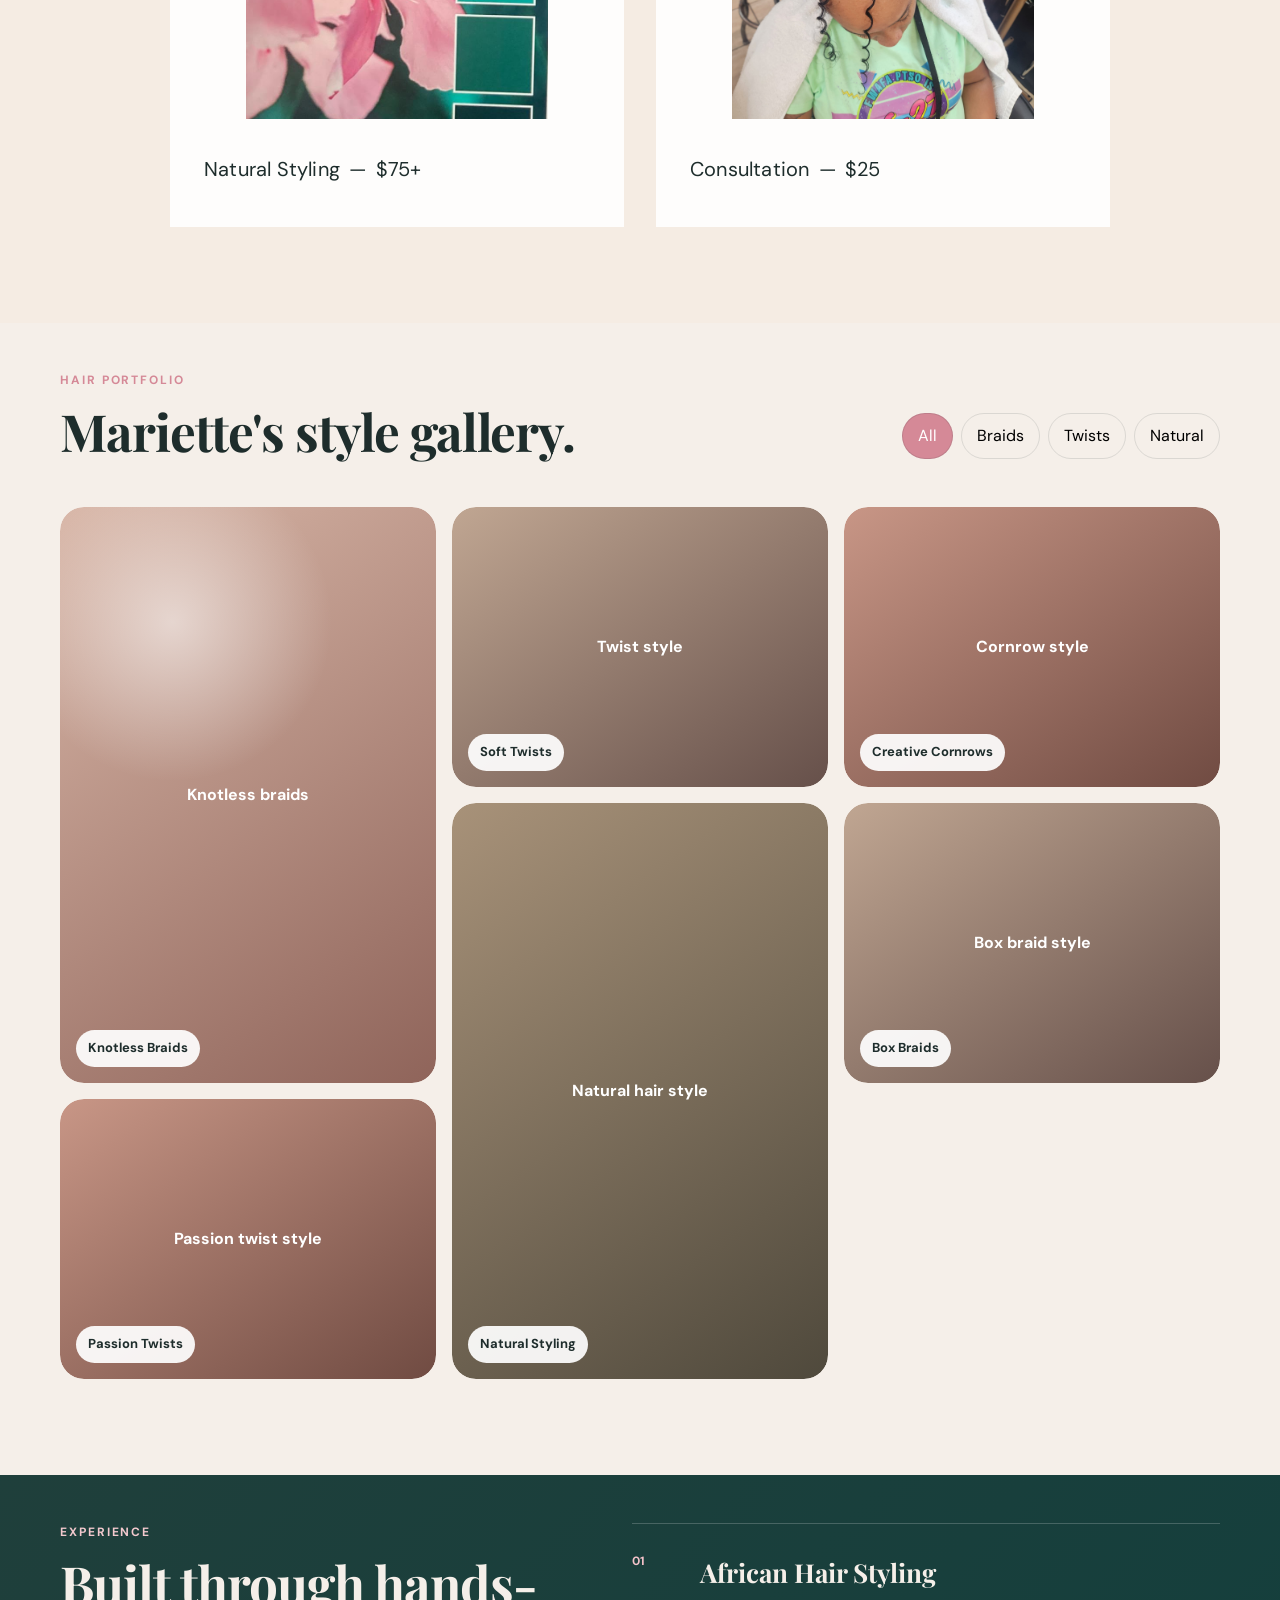
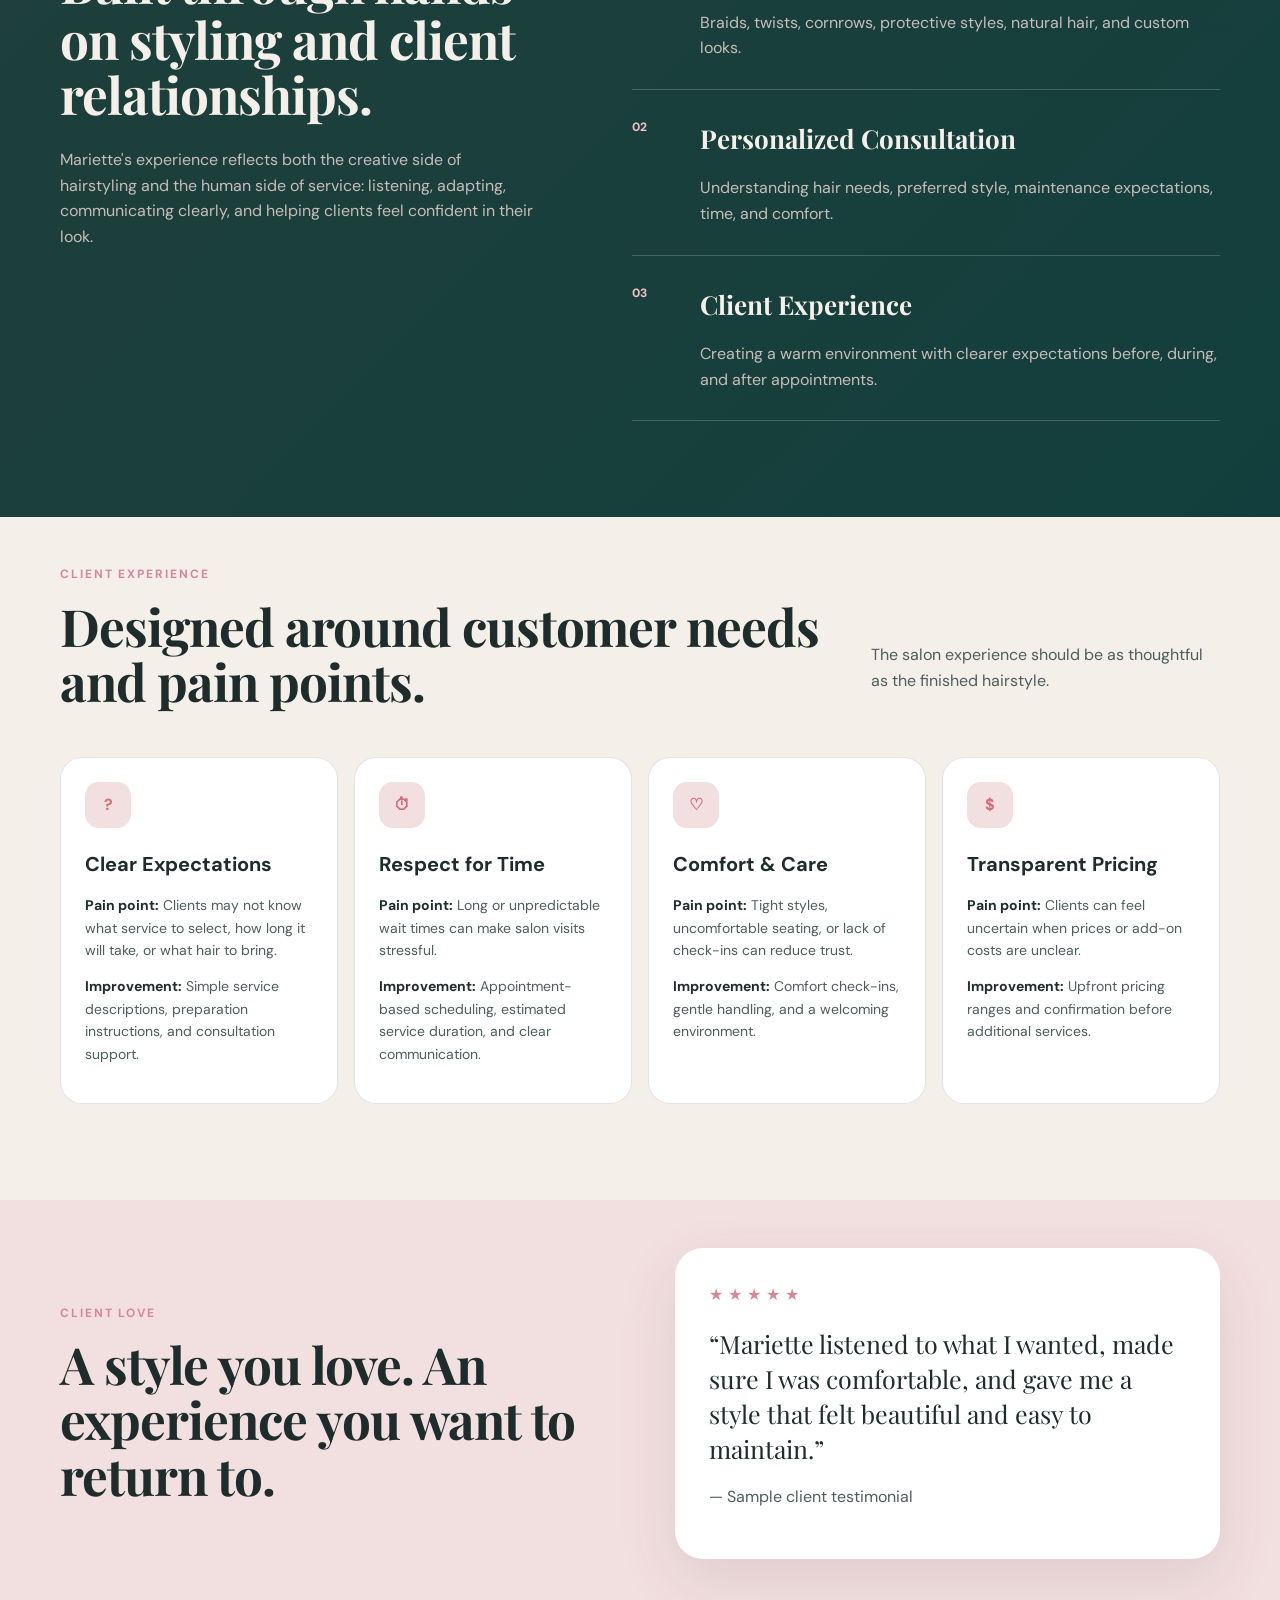
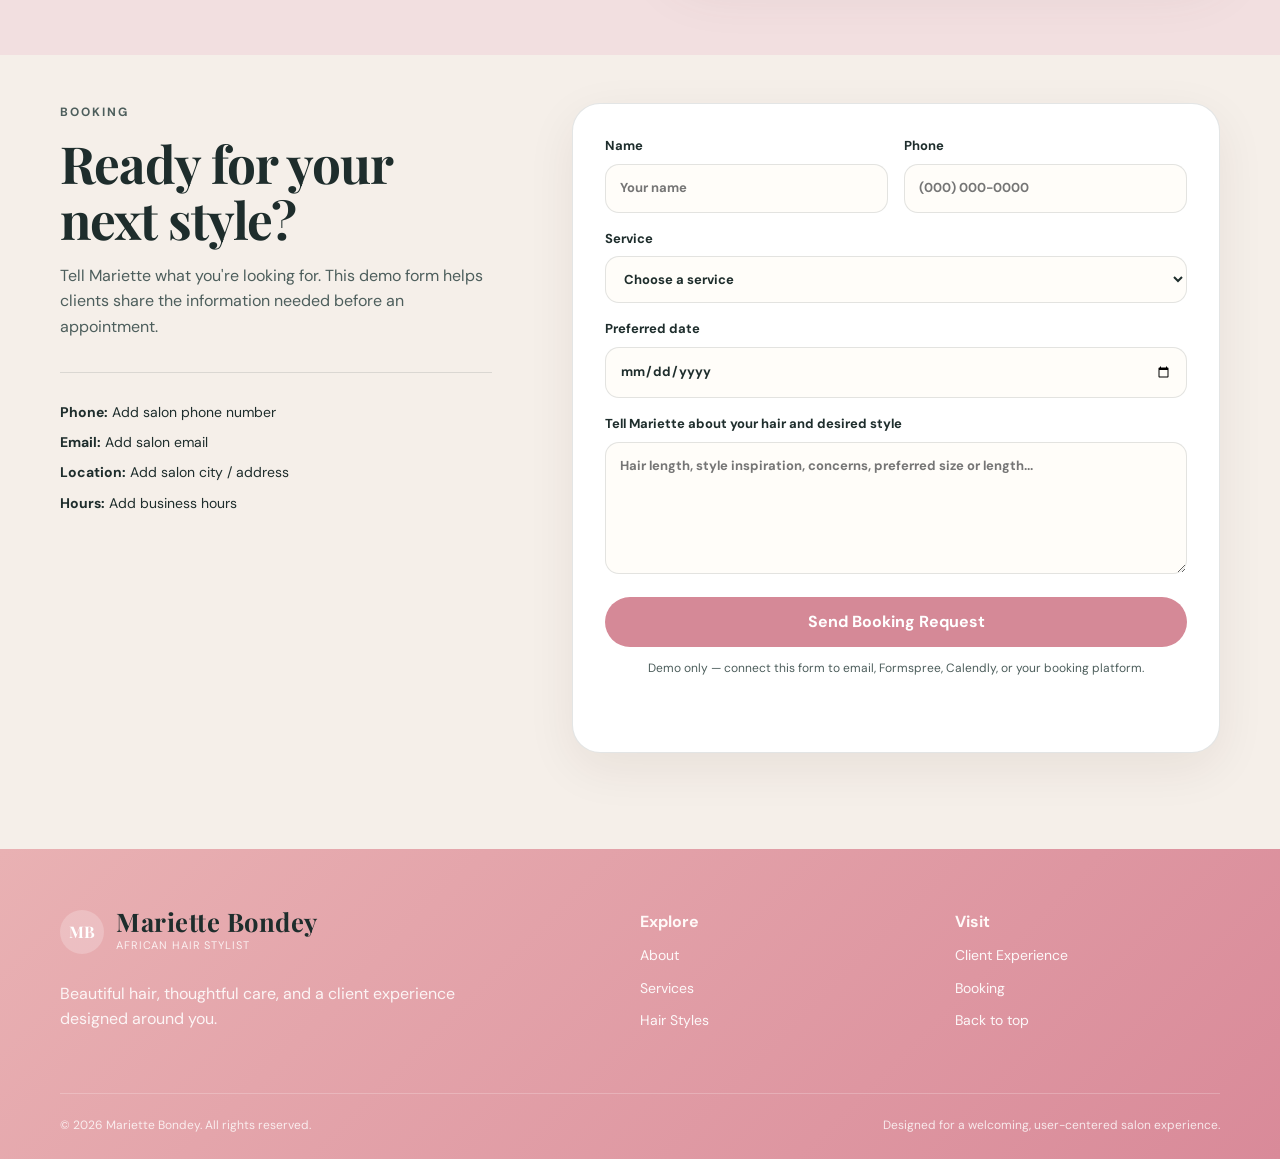
==== commit 5069c2e0: "Update hairstyle photos and service content" ====
--- a/index.html
+++ b/index.html
@@ -59,10 +59,7 @@
 
         <div class="hero-visual" aria-label="Hair style showcase">
           <div class="hero-card hero-card-main">
-            <div class="image-placeholder large">
-              <span>Featured hairstyle photo</span>
-              <small>Replace with Mariette's work</small>
-            </div>
+            <img class="hero-photo" src="Photo/boxbraids.jpg" alt="Close-up detail of polished box braids" />
           </div>
           <div class="floating-card">
             <strong>Personalized care</strong>
--- a/styles.css
+++ b/styles.css
@@ -250,6 +250,13 @@
   padding: 18px;
   background: var(--sand);
   box-shadow: var(--shadow);
+}
+.hero-photo {
+  width: 100%;
+  height: 100%;
+  border-radius: 160px 160px 20px 20px;
+  object-fit: cover;
+  object-position: center;
 }
 .image-placeholder {
   height: 100%;
@@ -630,6 +637,7 @@
   .hero h1 { font-size: 50px; }
   .hero-visual { min-height: 420px; }
   .hero-card-main { height: 400px; border-radius: 120px 120px 24px 24px; }
+  .hero-photo { border-radius: 110px 110px 18px 18px; }
   .image-placeholder.large { border-radius: 110px 110px 18px 18px; }
   .floating-card { right: 10px; bottom: 0; }
   .service-grid, .care-grid, .gallery-grid, .footer-grid, .review-card-grid { grid-template-columns: 1fr; }
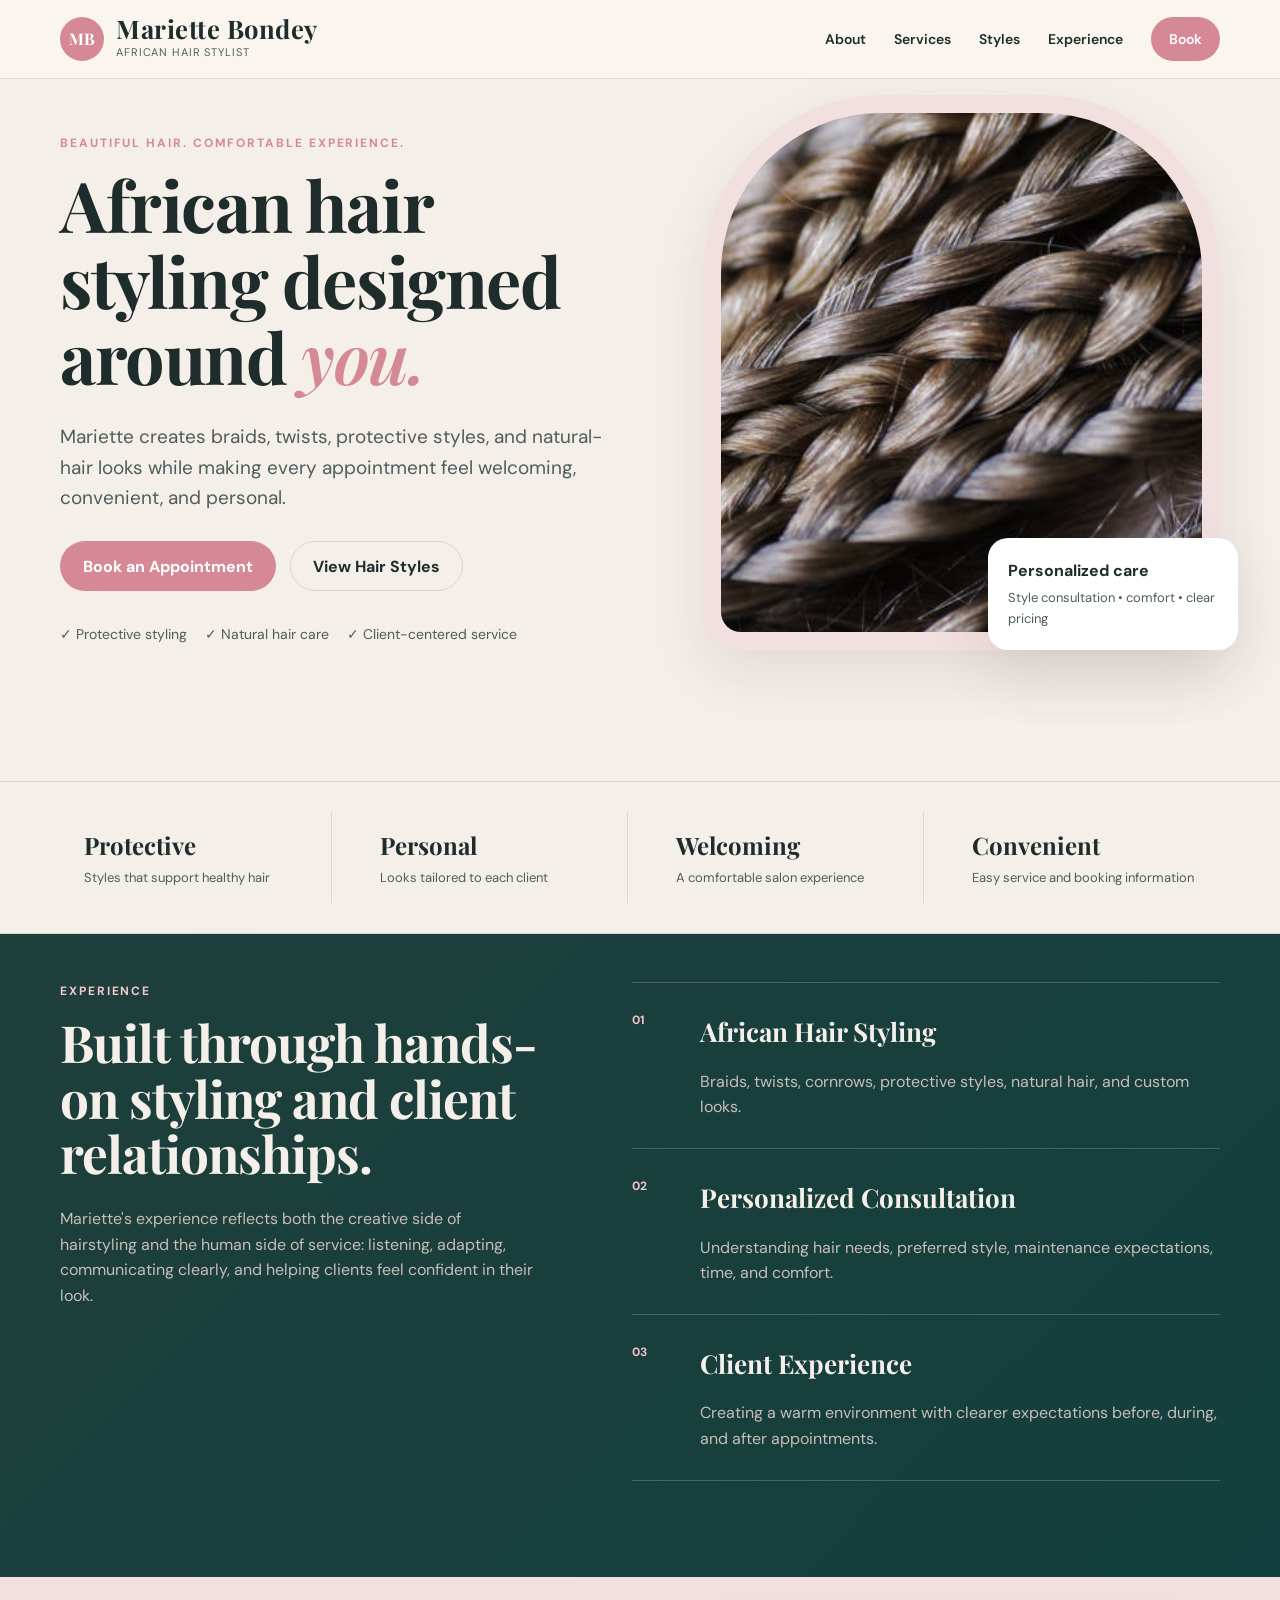
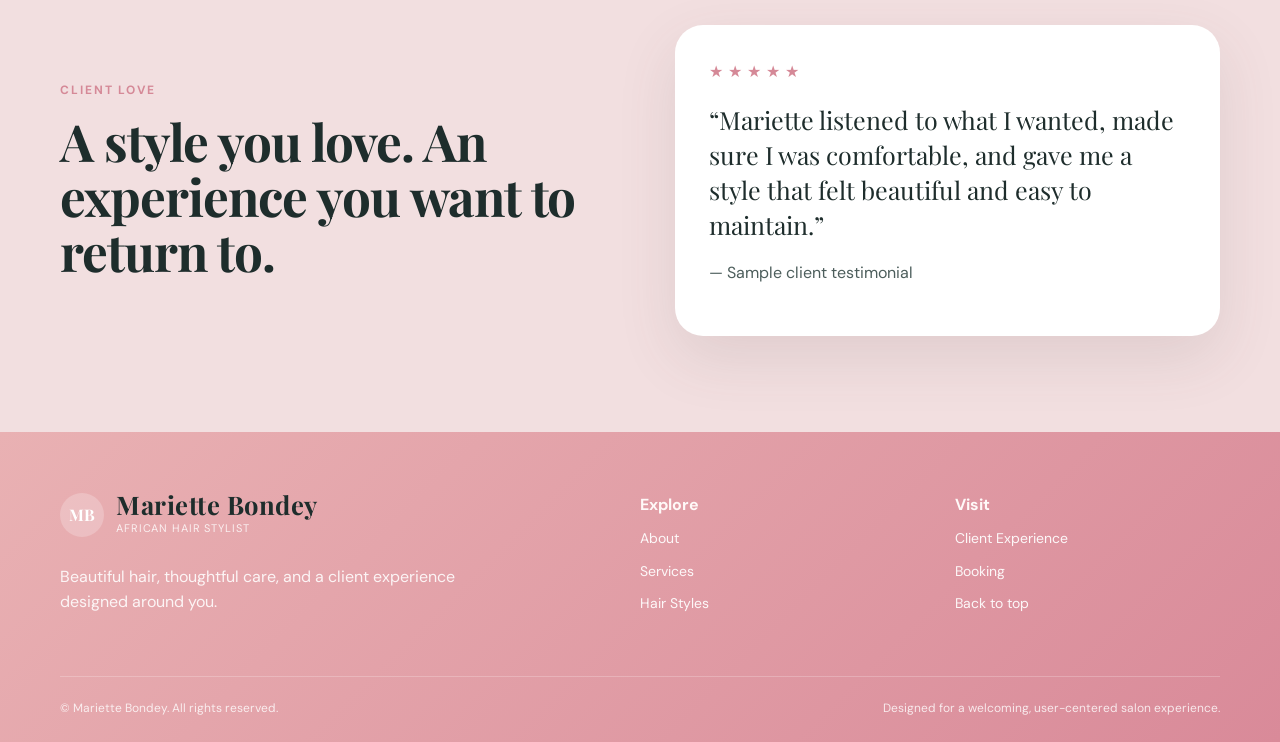
==== commit a86a94ab: "Update booking and portfolio content" ====
--- a/index.html
+++ b/index.html
@@ -46,8 +46,8 @@
           </p>
 
           <div class="hero-actions">
-            <a class="btn btn-primary" href="#booking">Book an Appointment</a>
-            <a class="btn btn-secondary" href="#gallery">View Hair Styles</a>
+            <a class="btn btn-primary" href="book.html">Book an Appointment</a>
+            <a class="btn btn-secondary" href="styles.html">View Hair Styles</a>
           </div>
 
           <div class="hero-points">
@@ -75,124 +75,6 @@
         <div><strong>Personal</strong><span>Looks tailored to each client</span></div>
         <div><strong>Welcoming</strong><span>A comfortable salon experience</span></div>
         <div><strong>Convenient</strong><span>Easy service and booking information</span></div>
-      </div>
-    </section>
-
-    <section class="section" id="about">
-      <div class="container split">
-        <div>
-          <p class="eyebrow">Meet Mariette</p>
-          <h2>Hair styling with skill, care, and culture.</h2>
-        </div>
-        <div class="body-copy">
-          <p>
-            Mariette Bondey specializes in African hair styling and protective styles.
-            Her work combines technical skill, creativity, and attention to the individual
-            needs of each client.
-          </p>
-          <p>
-            Her goal is not only to create beautiful hair, but also to improve the full
-            salon experience by understanding customer needs, reducing common pain points,
-            and making appointments more comfortable, transparent, and user-centered.
-          </p>
-        </div>
-      </div>
-    </section>
-
-    <section class="section soft-bg" id="services">
-      <div class="container">
-        <div class="section-heading">
-          <div>
-            <p class="eyebrow">Services</p>
-            <h2>Styles made for real life.</h2>
-          </div>
-          <p>Service details can be customized with final prices, duration, hair requirements, and add-ons.</p>
-        </div>
-
-        <div class="service-grid service-menu-grid">
-          <article class="service-card">
-            <h3>Box Braids</h3>
-            <img class="service-photo" src="Photo/4b4b06c7-abb1-41e1-b7fb-495ad75282eb.JPG" alt="Long box braids styled by Mariette Bondey" />
-            <p class="service-price">Box Braids <span aria-hidden="true">—</span> $180+</p>
-          </article>
-          <article class="service-card">
-            <h3>Knotless Braids</h3>
-            <img class="service-photo" src="Photo/86c4bb06-f170-46ef-b117-cd4482ec2433.JPG" alt="Knotless braids styled by Mariette Bondey" />
-            <p class="service-price">Knotless Braids <span aria-hidden="true">—</span> $200+</p>
-          </article>
-          <article class="service-card">
-            <h3>Twists</h3>
-            <img class="service-photo" src="Photo/58ec843f-181c-4fa9-ad9d-44d2dd115f28.JPG" alt="Twist hairstyle by Mariette Bondey" />
-            <div class="service-options" aria-label="Twists pricing">
-              <p>Two-Strand Twists <span aria-hidden="true">—</span> $120+</p>
-              <p>Senegalese Twists <span aria-hidden="true">—</span> $180+</p>
-              <p>Passion Twists <span aria-hidden="true">—</span> $200+</p>
-            </div>
-          </article>
-          <article class="service-card">
-            <h3>Cornrows</h3>
-            <img class="service-photo" src="Photo/11aa1cfb-1205-4172-a0fb-a0cc8f281c3e.JPG" alt="Detailed cornrow style by Mariette Bondey" />
-            <div class="service-options" aria-label="Cornrows pricing">
-              <p>Straight-Back Cornrows <span aria-hidden="true">—</span> $85+</p>
-              <p>Feed-In Cornrows <span aria-hidden="true">—</span> $120+</p>
-              <p>Designer Cornrows <span aria-hidden="true">—</span> $150+</p>
-            </div>
-          </article>
-          <article class="service-card">
-            <h3>Natural Hair Styling</h3>
-            <img class="service-photo" src="Photo/6db49987-916b-40a3-b240-1acb99595fb9.JPG" alt="Natural hair styling by Mariette Bondey" />
-            <p class="service-price">Natural Styling <span aria-hidden="true">—</span> $75+</p>
-          </article>
-          <article class="service-card">
-            <h3>Consultation</h3>
-            <img class="service-photo" src="Photo/MBpicclient.JPG" alt="Personal hair consultation with Mariette Bondey" />
-            <p class="service-price">Consultation <span aria-hidden="true">—</span> $25</p>
-          </article>
-        </div>
-      </div>
-    </section>
-
-    <section class="section" id="gallery">
-      <div class="container">
-        <div class="section-heading">
-          <div>
-            <p class="eyebrow">Hair Portfolio</p>
-            <h2>Mariette's style gallery.</h2>
-          </div>
-          <div class="filter-row" aria-label="Gallery filters">
-            <button class="filter active" data-filter="all">All</button>
-            <button class="filter" data-filter="braids">Braids</button>
-            <button class="filter" data-filter="twists">Twists</button>
-            <button class="filter" data-filter="natural">Natural</button>
-          </div>
-        </div>
-
-        <div class="gallery-grid">
-          <figure class="gallery-item tall" data-category="braids">
-            <div class="image-placeholder"><span>Knotless braids</span></div>
-            <figcaption>Knotless Braids</figcaption>
-          </figure>
-          <figure class="gallery-item" data-category="twists">
-            <div class="image-placeholder"><span>Twist style</span></div>
-            <figcaption>Soft Twists</figcaption>
-          </figure>
-          <figure class="gallery-item" data-category="braids">
-            <div class="image-placeholder"><span>Cornrow style</span></div>
-            <figcaption>Creative Cornrows</figcaption>
-          </figure>
-          <figure class="gallery-item tall" data-category="natural">
-            <div class="image-placeholder"><span>Natural hair style</span></div>
-            <figcaption>Natural Styling</figcaption>
-          </figure>
-          <figure class="gallery-item" data-category="braids">
-            <div class="image-placeholder"><span>Box braid style</span></div>
-            <figcaption>Box Braids</figcaption>
-          </figure>
-          <figure class="gallery-item" data-category="twists">
-            <div class="image-placeholder"><span>Passion twist style</span></div>
-            <figcaption>Passion Twists</figcaption>
-          </figure>
-        </div>
       </div>
     </section>
 
@@ -234,47 +116,6 @@
       </div>
     </section>
 
-    <section class="section" id="client-care">
-      <div class="container">
-        <div class="section-heading">
-          <div>
-            <p class="eyebrow">Client Experience</p>
-            <h2>Designed around customer needs and pain points.</h2>
-          </div>
-          <p>
-            The salon experience should be as thoughtful as the finished hairstyle.
-          </p>
-        </div>
-
-        <div class="care-grid">
-          <article>
-            <div class="care-icon">?</div>
-            <h3>Clear Expectations</h3>
-            <p><strong>Pain point:</strong> Clients may not know what service to select, how long it will take, or what hair to bring.</p>
-            <p><strong>Improvement:</strong> Simple service descriptions, preparation instructions, and consultation support.</p>
-          </article>
-          <article>
-            <div class="care-icon">⏱</div>
-            <h3>Respect for Time</h3>
-            <p><strong>Pain point:</strong> Long or unpredictable wait times can make salon visits stressful.</p>
-            <p><strong>Improvement:</strong> Appointment-based scheduling, estimated service duration, and clear communication.</p>
-          </article>
-          <article>
-            <div class="care-icon">♡</div>
-            <h3>Comfort & Care</h3>
-            <p><strong>Pain point:</strong> Tight styles, uncomfortable seating, or lack of check-ins can reduce trust.</p>
-            <p><strong>Improvement:</strong> Comfort check-ins, gentle handling, and a welcoming environment.</p>
-          </article>
-          <article>
-            <div class="care-icon">$</div>
-            <h3>Transparent Pricing</h3>
-            <p><strong>Pain point:</strong> Clients can feel uncertain when prices or add-on costs are unclear.</p>
-            <p><strong>Improvement:</strong> Upfront pricing ranges and confirmation before additional services.</p>
-          </article>
-        </div>
-      </div>
-    </section>
-
     <section class="section testimonial-section">
       <div class="container testimonial-wrap">
         <div>
@@ -289,66 +130,6 @@
           </blockquote>
           <p>— Sample client testimonial</p>
         </div>
-      </div>
-    </section>
-
-    <section class="section booking-section" id="booking">
-      <div class="container booking-grid">
-        <div>
-          <p class="eyebrow">Booking</p>
-          <h2>Ready for your next style?</h2>
-          <p>
-            Tell Mariette what you're looking for. This demo form helps clients share the
-            information needed before an appointment.
-          </p>
-
-          <div class="contact-details">
-            <p><strong>Phone:</strong> Add salon phone number</p>
-            <p><strong>Email:</strong> Add salon email</p>
-            <p><strong>Location:</strong> Add salon city / address</p>
-            <p><strong>Hours:</strong> Add business hours</p>
-          </div>
-        </div>
-
-        <form class="booking-form" id="bookingForm">
-          <div class="form-row">
-            <label>
-              Name
-              <input type="text" name="name" required placeholder="Your name">
-            </label>
-            <label>
-              Phone
-              <input type="tel" name="phone" required placeholder="(000) 000-0000">
-            </label>
-          </div>
-
-          <label>
-            Service
-            <select name="service" id="serviceSelect" required>
-              <option value="">Choose a service</option>
-              <option>Box Braids</option>
-              <option>Knotless Braids</option>
-              <option>Twists</option>
-              <option>Cornrows</option>
-              <option>Natural Hair Styling</option>
-              <option>Consultation</option>
-            </select>
-          </label>
-
-          <label>
-            Preferred date
-            <input type="date" name="date" required>
-          </label>
-
-          <label>
-            Tell Mariette about your hair and desired style
-            <textarea name="notes" rows="5" placeholder="Hair length, style inspiration, concerns, preferred size or length..."></textarea>
-          </label>
-
-          <button class="btn btn-primary full" type="submit">Send Booking Request</button>
-          <p class="form-note">Demo only — connect this form to email, Formspree, Calendly, or your booking platform.</p>
-          <p class="form-status" id="formStatus" role="status"></p>
-        </form>
       </div>
     </section>
   </main>
--- a/styles.css
+++ b/styles.css
@@ -197,7 +197,7 @@
 .nav-cta:hover { color: white !important; background: var(--teal-deep); }
 .menu-toggle { display: none; border: 0; background: none; font-size: 26px; }
 
-.hero { padding-top: 72px; }
+.hero.section { padding-top: 1rem; }
 .hero-grid {
   display: grid;
   grid-template-columns: 1.05fr .95fr;
@@ -218,7 +218,7 @@
   margin: 0;
   letter-spacing: -.02em;
 }
-.hero h1 { font-size: clamp(48px, 7vw, 82px); max-width: 760px; }
+.hero h1 { font-size: clamp(44px, 6vw, 70px); max-width: 760px; }
 .hero h1 em { color: var(--pink-deep); font-weight: 600; }
 h2 { font-size: clamp(36px, 4vw, 56px); }
 h3 { margin: 0; font-size: 20px; }
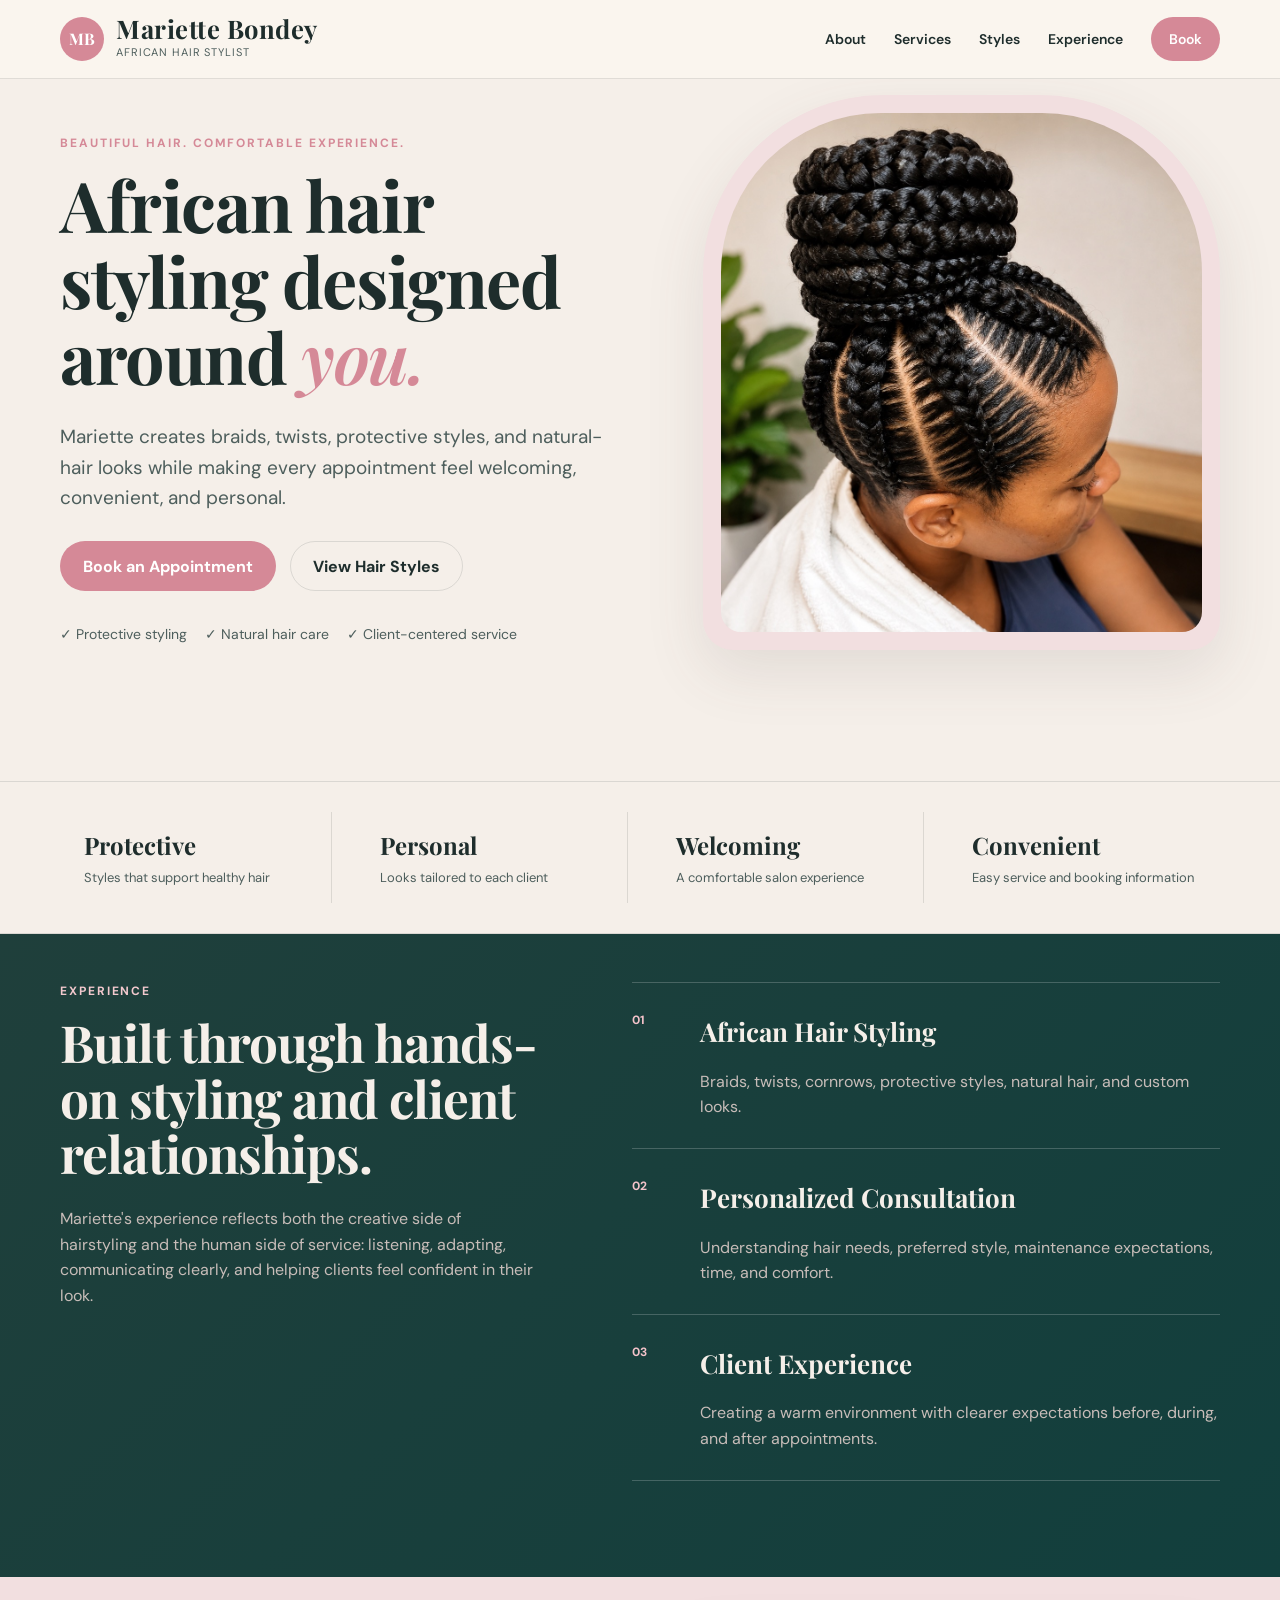
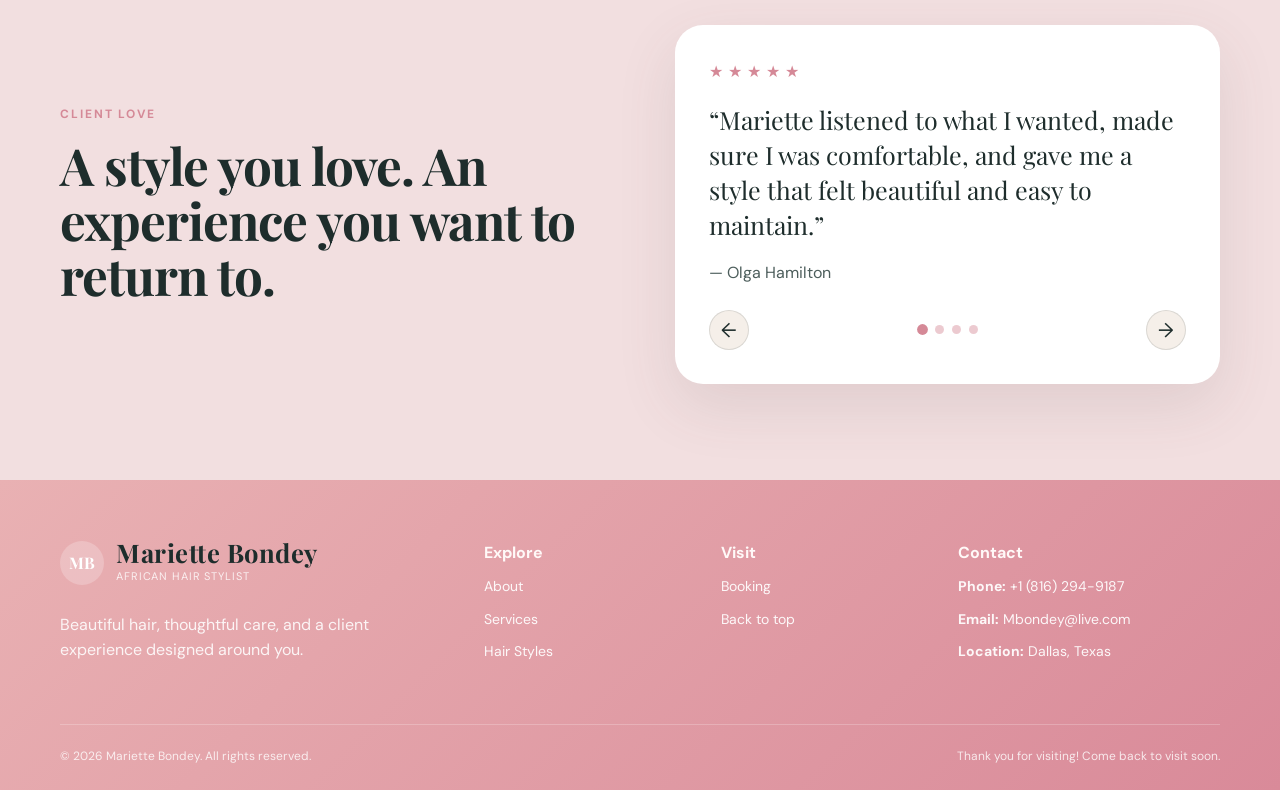
==== commit aae2f653: "Enhance reviews and update site imagery" ====
--- a/index.html
+++ b/index.html
@@ -59,11 +59,7 @@
 
         <div class="hero-visual" aria-label="Hair style showcase">
           <div class="hero-card hero-card-main">
-            <img class="hero-photo" src="Photo/boxbraids.jpg" alt="Close-up detail of polished box braids" />
-          </div>
-          <div class="floating-card">
-            <strong>Personalized care</strong>
-            <span>Style consultation • comfort • clear pricing</span>
+            <img class="hero-photo" src="Photo/hairetoile.jpeg" alt="Close-up detail of polished box braids" />
           </div>
         </div>
       </div>
@@ -122,13 +118,18 @@
           <p class="eyebrow">Client Love</p>
           <h2>A style you love. An experience you want to return to.</h2>
         </div>
-        <div class="testimonial-card">
+        <div class="testimonial-card" id="testimonialCarousel" aria-label="Client reviews" aria-live="polite">
           <div class="stars">★★★★★</div>
-          <blockquote>
+          <blockquote id="testimonialQuote">
             “Mariette listened to what I wanted, made sure I was comfortable,
             and gave me a style that felt beautiful and easy to maintain.”
           </blockquote>
-          <p>— Sample client testimonial</p>
+          <p id="testimonialAuthor">— Olga Hamilton</p>
+          <div class="testimonial-controls">
+            <button type="button" id="testimonialPrev" aria-label="Previous review">←</button>
+            <div class="testimonial-dots" id="testimonialDots" aria-label="Choose a review"></div>
+            <button type="button" id="testimonialNext" aria-label="Next review">→</button>
+          </div>
         </div>
       </div>
     </section>
@@ -151,14 +152,19 @@
       </div>
       <div>
         <strong>Visit</strong>
-        <a href="clientcare.html">Client Experience</a>
         <a href="book.html">Booking</a>
         <a href="index.html">Back to top</a>
+      </div>
+      <div class="footer-contact">
+        <strong>Contact</strong>
+        <a href="tel:+18162949187"><strong>Phone:</strong> +1 (816) 294-9187</a>
+        <a href="mailto:Mbondey@live.com"><strong>Email:</strong> Mbondey@live.com</a>
+        <span><strong>Location:</strong> Dallas, Texas</span>
       </div>
     </div>
     <div class="container copyright">
       <span>© <span id="year"></span> Mariette Bondey. All rights reserved.</span>
-      <span>Designed for a welcoming, user-centered salon experience.</span>
+      <span>Thank you for visiting! Come back to visit soon.</span>
     </div>
   </footer>
 
--- a/styles.css
+++ b/styles.css
@@ -256,7 +256,7 @@
   height: 100%;
   border-radius: 160px 160px 20px 20px;
   object-fit: cover;
-  object-position: center;
+  object-position: center top;
 }
 .image-placeholder {
   height: 100%;
@@ -279,19 +279,6 @@
 }
 .image-placeholder span { font-weight: 700; }
 .image-placeholder small { opacity: .85; }
-.floating-card {
-  position: absolute;
-  right: -18px;
-  bottom: 35px;
-  width: 250px;
-  padding: 20px;
-  border-radius: 20px;
-  background: white;
-  box-shadow: var(--shadow);
-}
-.floating-card strong, .floating-card span { display: block; }
-.floating-card span { color: var(--muted); font-size: 13px; margin-top: 5px; }
-
 .intro-strip { padding: 30px 0; border-top: 1px solid var(--line); border-bottom: 1px solid var(--line); }
 .stats { display: grid; grid-template-columns: repeat(4, 1fr); gap: 24px; }
 .stats div { padding: 14px 24px; border-right: 1px solid var(--line); }
@@ -383,6 +370,7 @@
   object-fit: cover;
   object-position: center;
 }
+.service-photo.hair-focus { object-position: center top; }
 .service-menu-grid .service-price {
   margin: 0;
   color: var(--ink);
@@ -476,21 +464,82 @@
 .care-grid strong { color: var(--ink); }
 
 .testimonial-section { background: var(--sand); }
-.testimonial-wrap { display: grid; grid-template-columns: 1fr 1fr; gap: 70px; align-items: center; }
+.testimonial-wrap { display: grid; grid-template-columns: 1fr 1fr; gap: 70px; align-items: center; perspective: 1200px; }
 .testimonial-card {
+  --review-bg: #ffffff;
+  --review-text: var(--ink);
+  --review-muted: var(--muted);
+  --review-accent: var(--pink-deep);
+  --review-control: var(--cream);
   border-radius: 28px;
-  background: white;
+  background: var(--review-bg);
+  color: var(--review-text);
   padding: 34px;
   box-shadow: var(--shadow);
+  transform: rotateY(0deg);
+  transform-style: preserve-3d;
+  transition: transform .5s ease, background-color .35s ease, color .35s ease;
+  backface-visibility: hidden;
+}
+.testimonial-card.review-theme-1 {
+  --review-bg: #f8dfe3;
+  --review-text: #503137;
+  --review-muted: #704c53;
+  --review-accent: #bd5f70;
+  --review-control: #fff5f6;
+}
+.testimonial-card.review-theme-2 {
+  --review-bg: #174f4c;
+  --review-text: #fff9f8;
+  --review-muted: #d9ece9;
+  --review-accent: #f3b8c2;
+  --review-control: #276460;
+}
+.testimonial-card.review-theme-3 {
+  --review-bg: #f1dfca;
+  --review-text: #3f3128;
+  --review-muted: #695648;
+  --review-accent: #c66578;
+  --review-control: #fff7ee;
 }
 .stars { letter-spacing: 5px; color: var(--pink-deep); }
+.testimonial-card .stars { color: var(--review-accent); }
 blockquote {
   margin: 18px 0;
   font-family: "Playfair Display", serif;
   font-size: 25px;
   line-height: 1.4;
 }
-.testimonial-card p { color: var(--muted); }
+.testimonial-card p { color: var(--review-muted); }
+.testimonial-card.is-changing { transform: rotateY(90deg); }
+.testimonial-controls { display: flex; align-items: center; justify-content: space-between; gap: 16px; margin-top: 24px; }
+.testimonial-controls > button {
+  width: 40px;
+  height: 40px;
+  border: 1px solid var(--line);
+  border-radius: 50%;
+  background: var(--review-control);
+  color: var(--review-text);
+  cursor: pointer;
+  font-size: 20px;
+}
+.testimonial-controls > button:hover { filter: brightness(.96); }
+.testimonial-dots { display: flex; justify-content: center; gap: 8px; }
+.testimonial-dot {
+  width: 9px;
+  height: 9px;
+  padding: 0;
+  border: 0;
+  border-radius: 50%;
+  background: var(--review-accent);
+  cursor: pointer;
+  opacity: .45;
+}
+.testimonial-dot.active { opacity: 1; background: var(--review-accent); transform: scale(1.2); }
+
+@media (prefers-reduced-motion: reduce) {
+  .testimonial-card { transition: none; }
+}
 
 .review-card-grid {
   display: grid;
@@ -511,6 +560,7 @@
   height: 260px;
   object-fit: cover;
 }
+.review-card img.hair-focus { object-position: center top; }
 
 .review-card-body {
   padding: 20px 18px 22px;
@@ -552,10 +602,11 @@
 .form-status { color: var(--green); font-weight: 700; min-height: 18px; }
 
 .site-footer { background: linear-gradient(135deg, #e9b1b3 0%, #d98a99 100%); color: #fff9f8; padding: 60px 0 24px; }
-.footer-grid { display: grid; grid-template-columns: 2fr 1fr 1fr; gap: 50px; }
+.footer-grid { display: grid; grid-template-columns: 2fr 1fr 1fr 1.4fr; gap: 50px; }
 .footer-grid > div { display: flex; flex-direction: column; gap: 10px; }
 .footer-grid p { max-width: 460px; color: rgba(255,255,255,0.88); }
 .footer-grid a:not(.brand) { color: rgba(255,255,255,0.93); font-size: 14px; }
+.footer-contact span { color: rgba(255,255,255,0.93); font-size: 14px; }
 .footer-brand .brand-mark { background: rgba(255,255,255,0.22); color: var(--white); }
 .footer-brand small { color: rgba(255,255,255,0.82); }
 .copyright {
@@ -639,7 +690,6 @@
   .hero-card-main { height: 400px; border-radius: 120px 120px 24px 24px; }
   .hero-photo { border-radius: 110px 110px 18px 18px; }
   .image-placeholder.large { border-radius: 110px 110px 18px 18px; }
-  .floating-card { right: 10px; bottom: 0; }
   .service-grid, .care-grid, .gallery-grid, .footer-grid, .review-card-grid { grid-template-columns: 1fr; }
   .service-menu-grid { grid-template-columns: 1fr; gap: 28px; }
   .service-menu-grid .service-card { padding: 26px 24px 32px; }
@@ -658,5 +708,4 @@
   .stats div:last-child { border-bottom: 0; }
   .hero-card-main { height: 350px; }
   .hero-visual { min-height: 390px; }
-  .floating-card { width: 220px; }
-}
+}
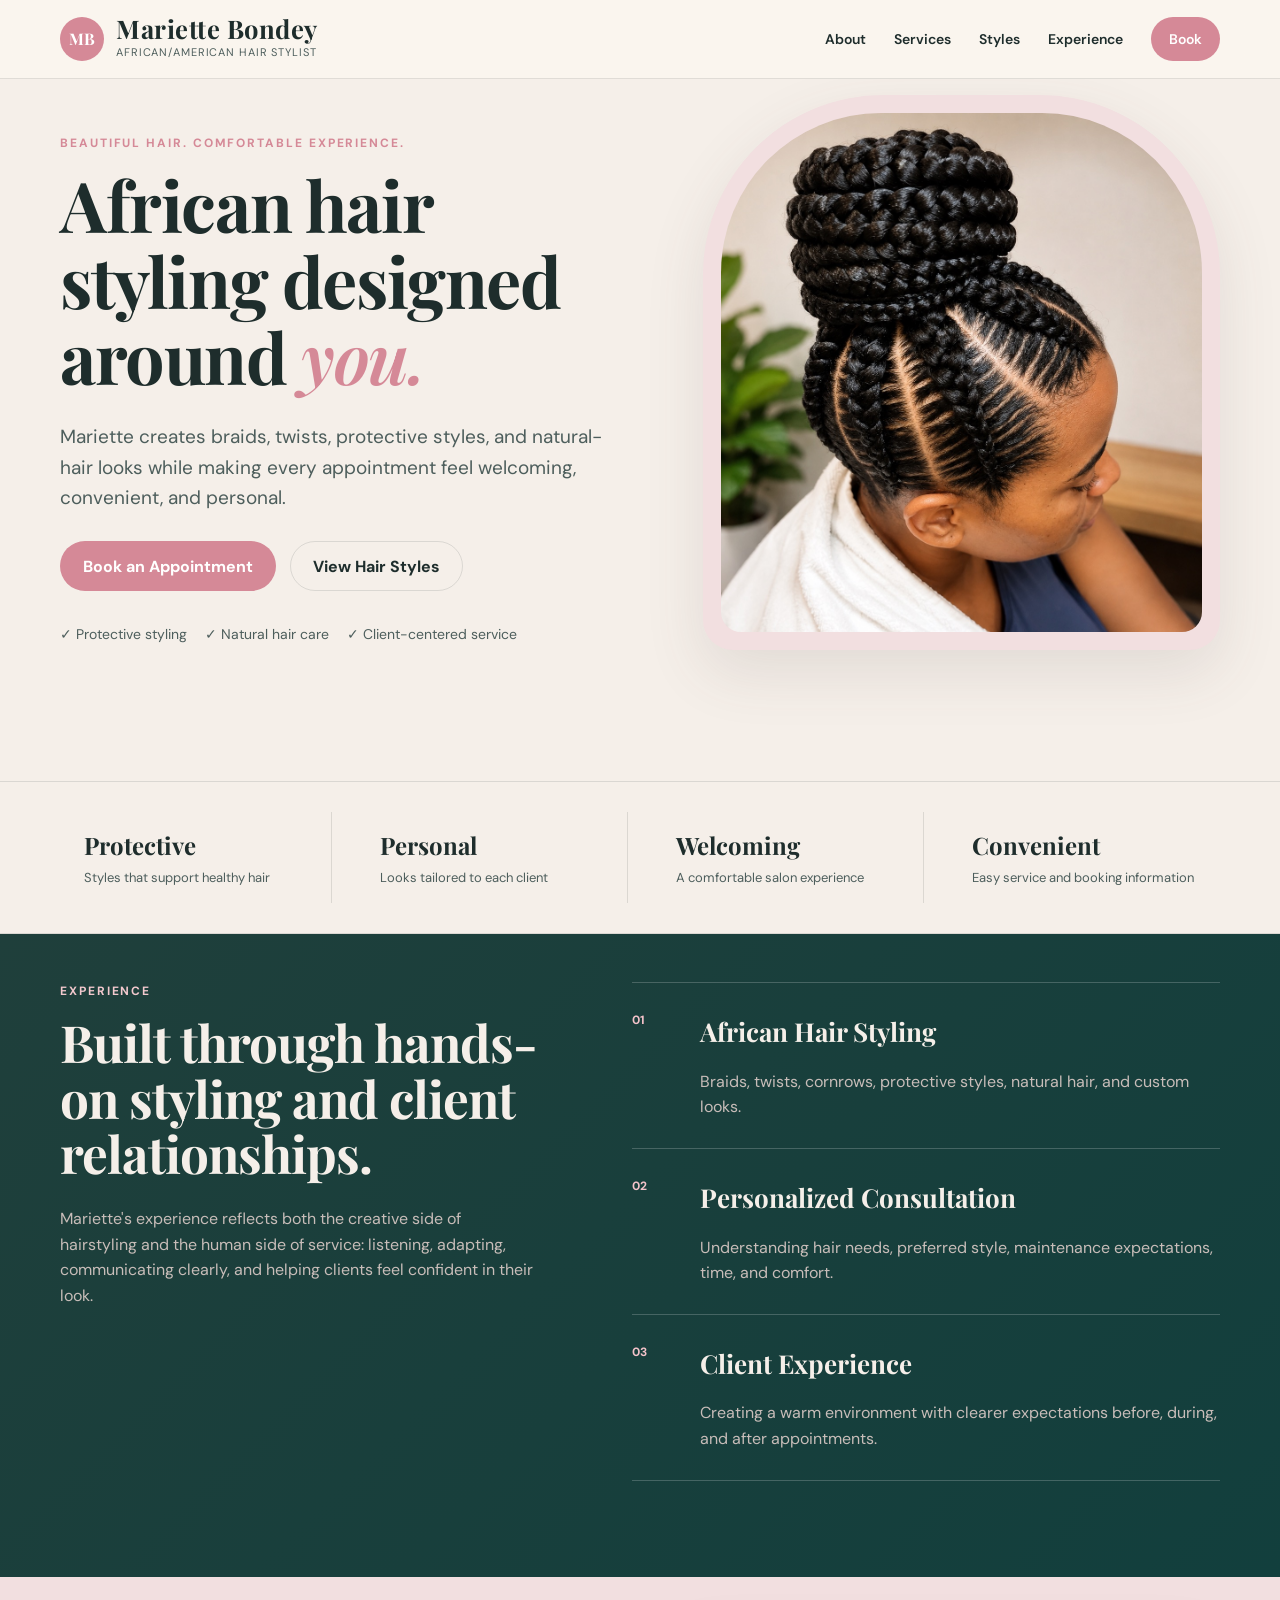
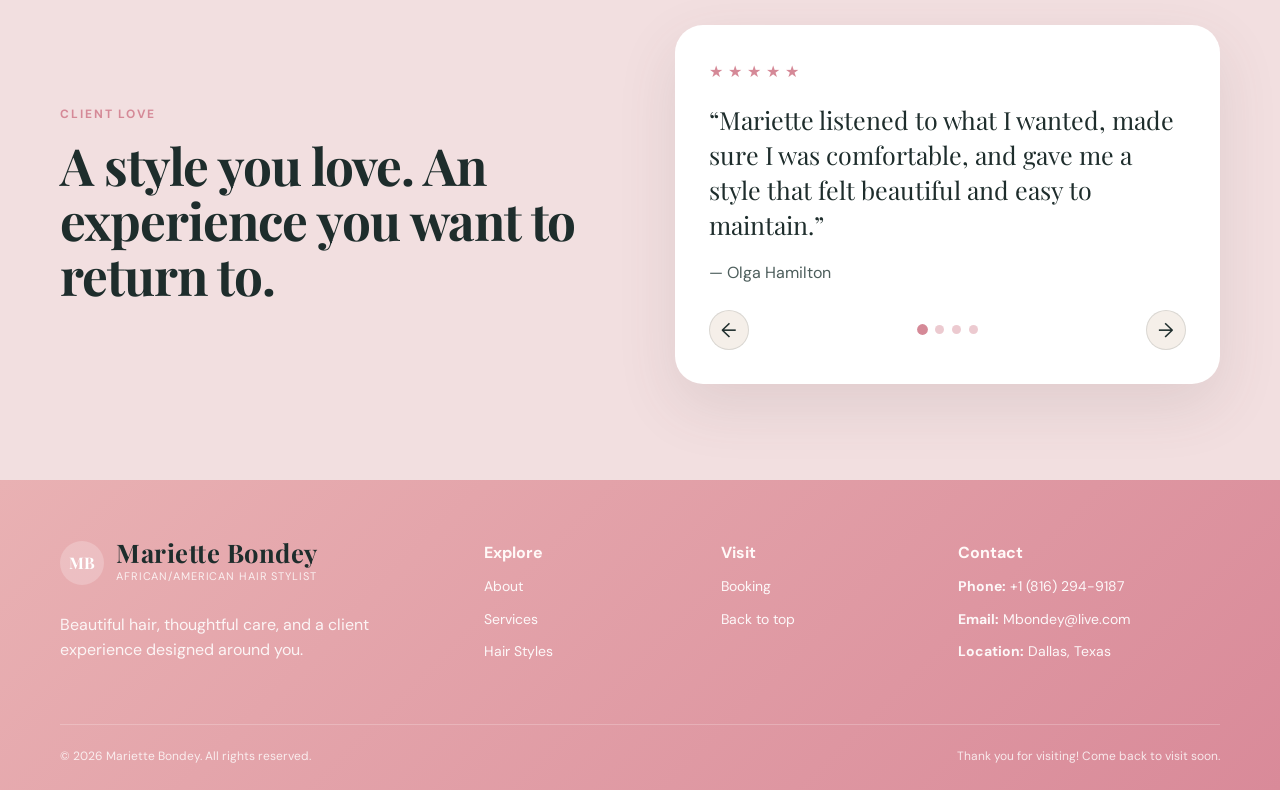
==== commit 572b3361: "Update stylist branding across site" ====
--- a/index.html
+++ b/index.html
@@ -4,7 +4,7 @@
   <meta charset="UTF-8" />
   <meta name="viewport" content="width=device-width, initial-scale=1.0" />
   <meta name="description" content="Mariette Bondey Hair Studio — African hair styling, braids, twists, protective styles, and a welcoming client-centered salon experience." />
-  <title>Mariette Bondey | African Hair Stylist</title>
+  <title>Mariette Bondey | African/American Hair Stylist</title>
   <link rel="icon" type="image/png" href="favicon.png" />
   <link rel="preconnect" href="https://fonts.googleapis.com">
   <link rel="preconnect" href="https://fonts.gstatic.com" crossorigin>
@@ -18,7 +18,7 @@
         <span class="brand-mark">MB</span>
         <span>
           <strong>Mariette Bondey</strong>
-          <small>African Hair Stylist</small>
+          <small>African/American Hair Stylist</small>
         </span>
       </a>
 
@@ -140,7 +140,7 @@
       <div>
         <a class="brand footer-brand" href="#top">
           <span class="brand-mark">MB</span>
-          <span><strong>Mariette Bondey</strong><small>African Hair Stylist</small></span>
+          <span><strong>Mariette Bondey</strong><small>African/American Hair Stylist</small></span>
         </a>
         <p>Beautiful hair, thoughtful care, and a client experience designed around you.</p>
       </div>
--- a/styles.css
+++ b/styles.css
@@ -288,31 +288,91 @@
 .stats span { color: var(--muted); font-size: 13px; margin-top: 4px; }
 
 .split { display: grid; grid-template-columns: .9fr 1.1fr; gap: 90px; }
-.about-image-wrap {
+.about-scroll-layout {
+  display: grid;
+  grid-template-columns: 1.05fr .95fr;
+  grid-template-rows: auto auto;
+  column-gap: 80px;
+}
+.about-scroll-panel {
+  min-height: calc(100vh - 88px);
+  padding: 90px 0;
   display: flex;
   align-items: center;
-  justify-content: center;
+}
+.about-intro { grid-column: 1; grid-row: 1; }
+.about-help { grid-column: 1; grid-row: 2; }
+.about-portrait-column {
+  grid-column: 2;
+  grid-row: 1 / span 2;
+  position: relative;
+}
+.about-image-wrap {
+  width: 100%;
+  height: 660px;
   margin-top: 0;
-}
+  perspective: 1400px;
+}
+.about-image-flipper {
+  position: relative;
+  width: 100%;
+  height: 100%;
+  transform-style: preserve-3d;
+  transition: transform 1s cubic-bezier(.2, .7, .2, 1);
+}
+.about-image-wrap.is-flipped .about-image-flipper {
+  transform: rotateY(180deg);
+}
+.about-help-portrait { cursor: pointer; outline: none; }
+.about-portrait-column .about-help-portrait {
+  position: sticky;
+  top: 105px;
+  margin: 70px 0;
+}
+.about-help-portrait:focus-visible { border-radius: 18px; box-shadow: 0 0 0 4px rgba(213, 137, 151, .45); }
 .about-photo {
-  width: min(100%, 760px);
-  height: 660px;
+  position: absolute;
+  inset: 0;
+  width: 100%;
+  height: 100%;
   object-fit: cover;
   object-position: center 18%;
   border-radius: 18px;
   box-shadow: var(--shadow);
-}
+  backface-visibility: hidden;
+  -webkit-backface-visibility: hidden;
+}
+.about-photo-back { transform: rotateY(180deg); object-position: center 20%; }
 #about .eyebrow,
 #about h2 {
   margin-top: 0;
 }
-#about .about-layout > div:last-child {
+#about .about-copy {
   display: flex;
   flex-direction: column;
   gap: 24px;
 }
 .body-copy { font-size: 18px; color: var(--muted); }
 .body-copy p:first-child { margin-top: 0; }
+.about-help-copy { text-align: left; }
+.about-help h2 { margin-bottom: 38px; }
+.about-service-cards { display: grid; grid-template-columns: 1fr; gap: 18px; text-align: left; }
+.about-service-card {
+  display: block;
+  min-height: 0;
+  padding: 24px 28px;
+  border: 1px solid var(--line);
+  border-radius: 24px;
+  background: var(--white);
+  color: var(--ink);
+  box-shadow: 0 14px 34px rgba(87, 70, 72, .08);
+  transition: transform .25s ease, box-shadow .25s ease, background-color .25s ease;
+}
+.about-service-card:hover { transform: translateY(-6px); box-shadow: var(--shadow); background: #fff9f8; }
+.about-service-card > span { color: var(--pink-deep); font-size: 13px; font-weight: 700; letter-spacing: .14em; }
+.about-service-card h3 { margin-top: 18px; font-family: "Playfair Display", serif; font-size: 28px; }
+.about-service-card p { margin-bottom: 0; color: var(--muted); font-size: 15px; }
+.about-help-portrait { height: 720px; }
 
 .soft-bg { background: #f5ece3; }
 .section-heading {
@@ -645,6 +705,13 @@
   .hero-grid, .split, .experience-grid, .testimonial-wrap, .booking-grid { grid-template-columns: 1fr; gap: 50px; }
   .service-grid { grid-template-columns: repeat(2, 1fr); }
   .care-grid { grid-template-columns: repeat(2, 1fr); }
+  .about-scroll-layout { grid-template-columns: 1fr; }
+  .about-intro { grid-column: 1; grid-row: 1; }
+  .about-portrait-column { grid-column: 1; grid-row: 2; min-height: 620px; }
+  .about-help { grid-column: 1; grid-row: 3; }
+  .about-scroll-panel { min-height: auto; padding: 72px 0; }
+  .about-portrait-column .about-help-portrait { top: 90px; margin: 0; }
+  .about-help-portrait { height: 620px; }
   .review-card-grid { grid-template-columns: repeat(2, 1fr); }
   .hero-visual { min-height: 500px; }
   .hero-card-main { height: 470px; }
@@ -668,6 +735,7 @@
   .services-intro-panel h2 { margin-bottom: 22px; font-size: 20px; }
   .services-intro-panel p { font-size: 17px; }
   .section { padding: 72px 0; }
+  .about-image-wrap { height: 520px; }
   .menu-toggle { display: block; }
   .nav-links {
     display: none;
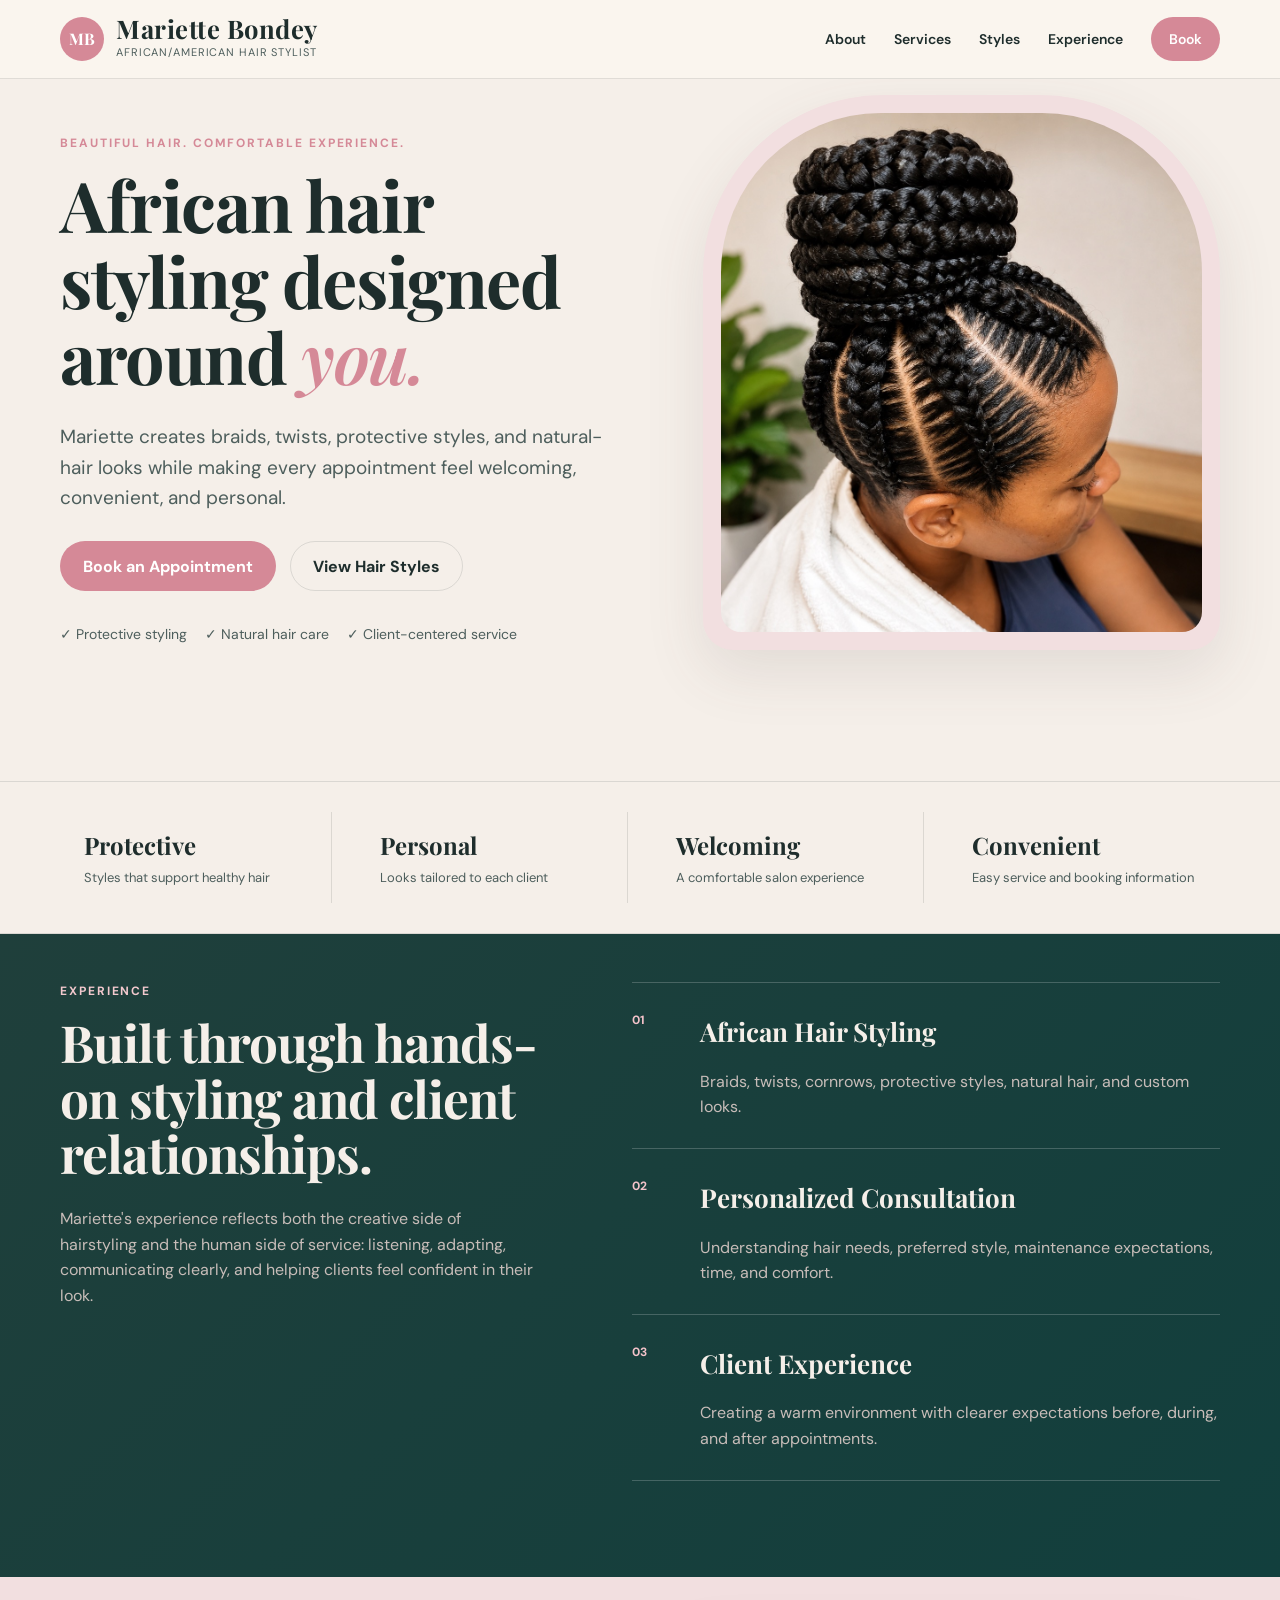
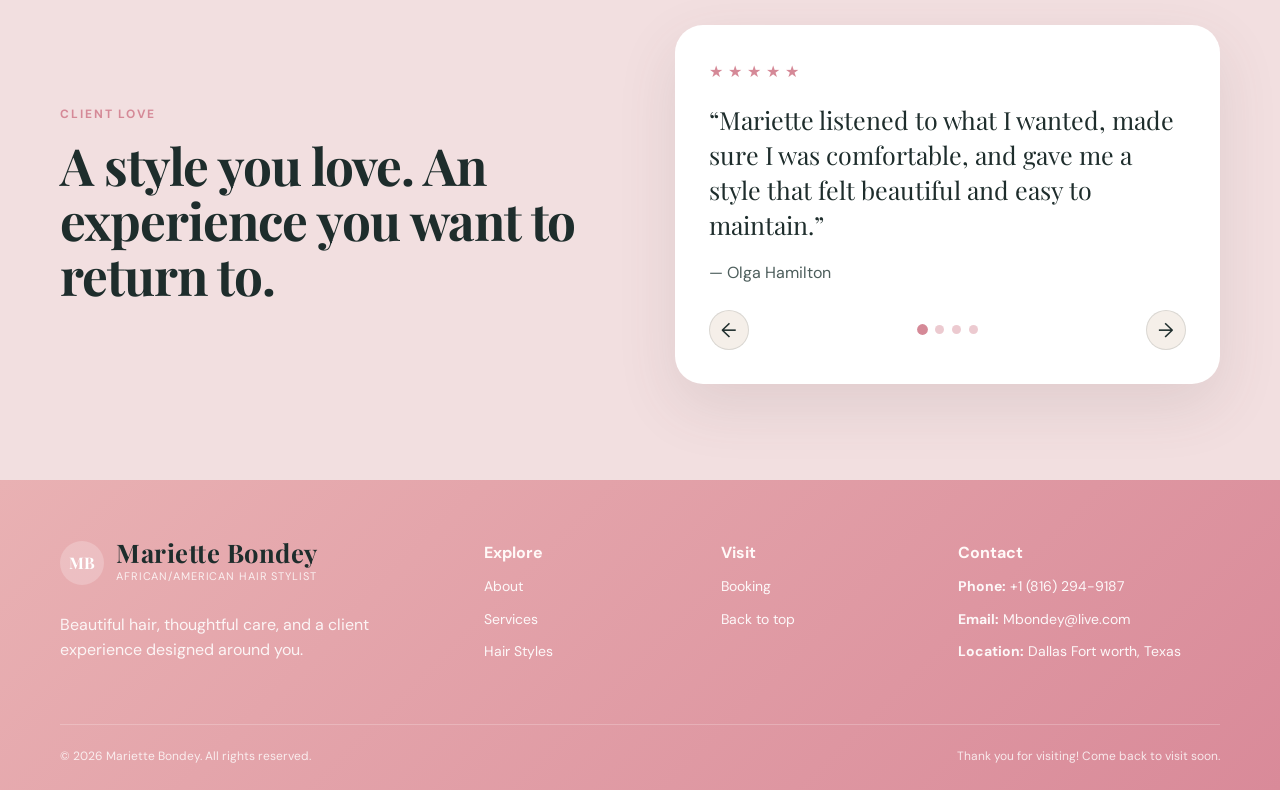
==== commit b46d34f5: "Update salon location details" ====
--- a/index.html
+++ b/index.html
@@ -159,7 +159,7 @@
         <strong>Contact</strong>
         <a href="tel:+18162949187"><strong>Phone:</strong> +1 (816) 294-9187</a>
         <a href="mailto:Mbondey@live.com"><strong>Email:</strong> Mbondey@live.com</a>
-        <span><strong>Location:</strong> Dallas, Texas</span>
+        <span><strong>Location:</strong> Dallas Fort worth, Texas</span>
       </div>
     </div>
     <div class="container copyright">
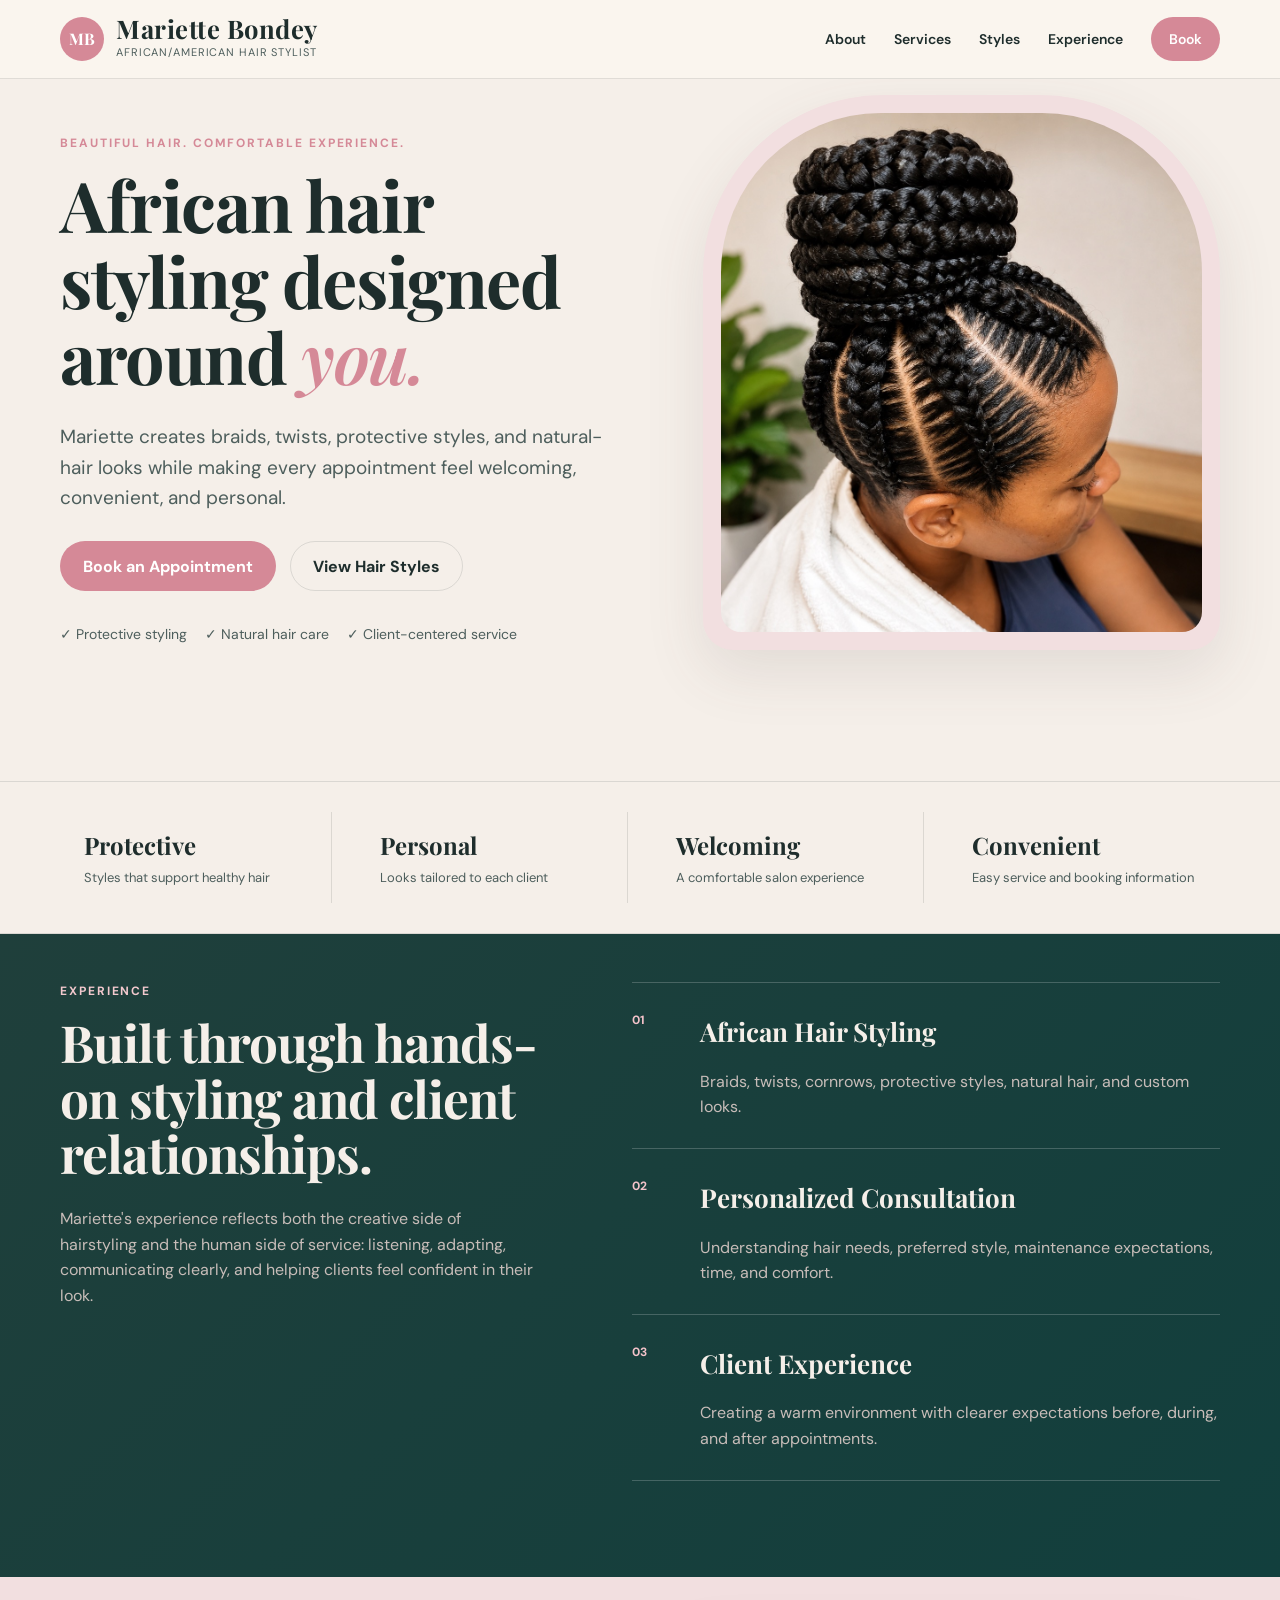
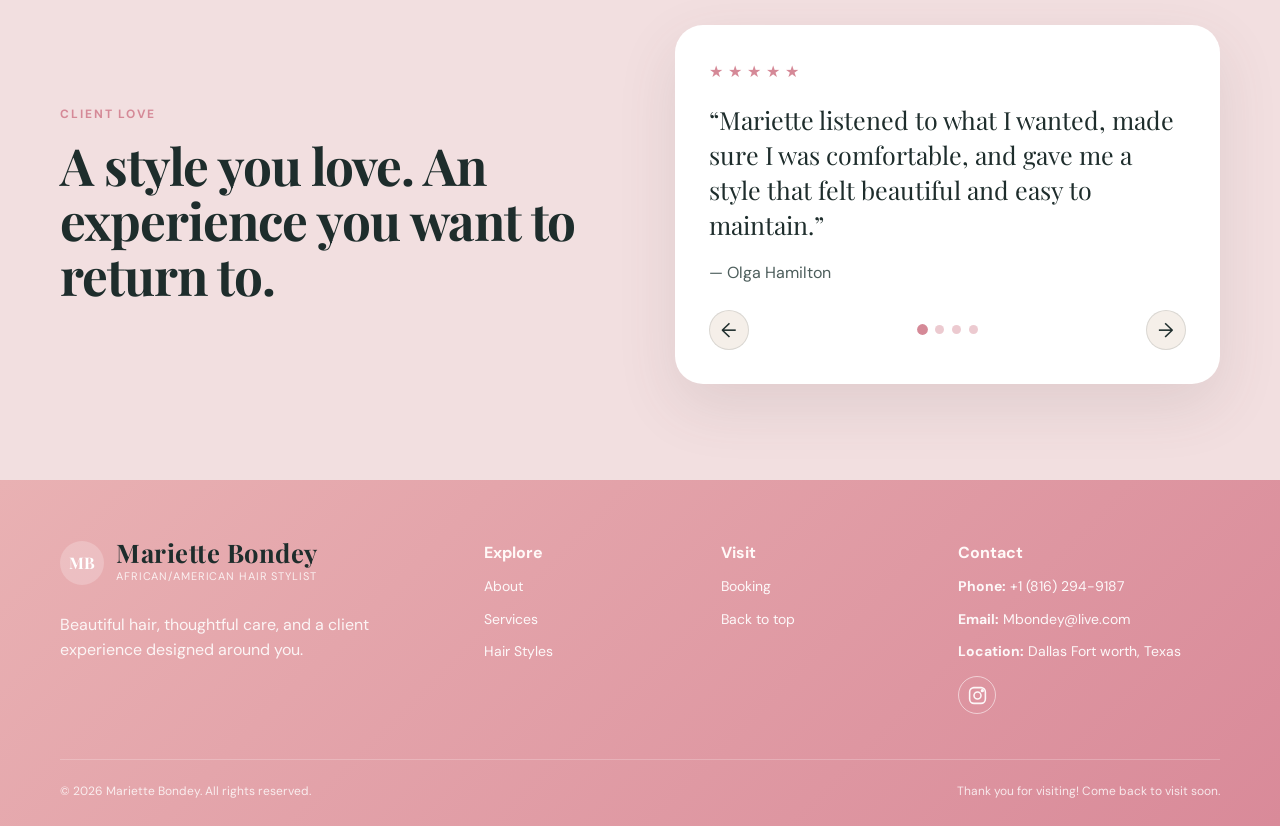
==== commit acabd7a2: "Add Instagram footer links and update pricing" ====
--- a/index.html
+++ b/index.html
@@ -160,6 +160,9 @@
         <a href="tel:+18162949187"><strong>Phone:</strong> +1 (816) 294-9187</a>
         <a href="mailto:Mbondey@live.com"><strong>Email:</strong> Mbondey@live.com</a>
         <span><strong>Location:</strong> Dallas Fort worth, Texas</span>
+        <a class="footer-social-link" href="https://www.instagram.com/bondeybraiding" target="_blank" rel="noopener noreferrer" aria-label="Follow Bondey Braiding on Instagram">
+          <svg viewBox="0 0 24 24" aria-hidden="true"><rect x="3" y="3" width="18" height="18" rx="5"></rect><circle cx="12" cy="12" r="4"></circle><circle cx="17.5" cy="6.5" r="1"></circle></svg>
+        </a>
       </div>
     </div>
     <div class="container copyright">
--- a/styles.css
+++ b/styles.css
@@ -667,6 +667,19 @@
 .footer-grid p { max-width: 460px; color: rgba(255,255,255,0.88); }
 .footer-grid a:not(.brand) { color: rgba(255,255,255,0.93); font-size: 14px; }
 .footer-contact span { color: rgba(255,255,255,0.93); font-size: 14px; }
+.footer-grid .footer-social-link {
+  display: inline-flex;
+  align-items: center;
+  justify-content: center;
+  width: 38px;
+  height: 38px;
+  margin-top: 4px;
+  border: 1px solid rgba(255,255,255,.55);
+  border-radius: 50%;
+  transition: transform .2s ease, background-color .2s ease;
+}
+.footer-grid .footer-social-link:hover { background: rgba(255,255,255,.18); transform: translateY(-2px); }
+.footer-social-link svg { width: 21px; height: 21px; fill: none; stroke: currentColor; stroke-width: 1.8; }
 .footer-brand .brand-mark { background: rgba(255,255,255,0.22); color: var(--white); }
 .footer-brand small { color: rgba(255,255,255,0.82); }
 .copyright {
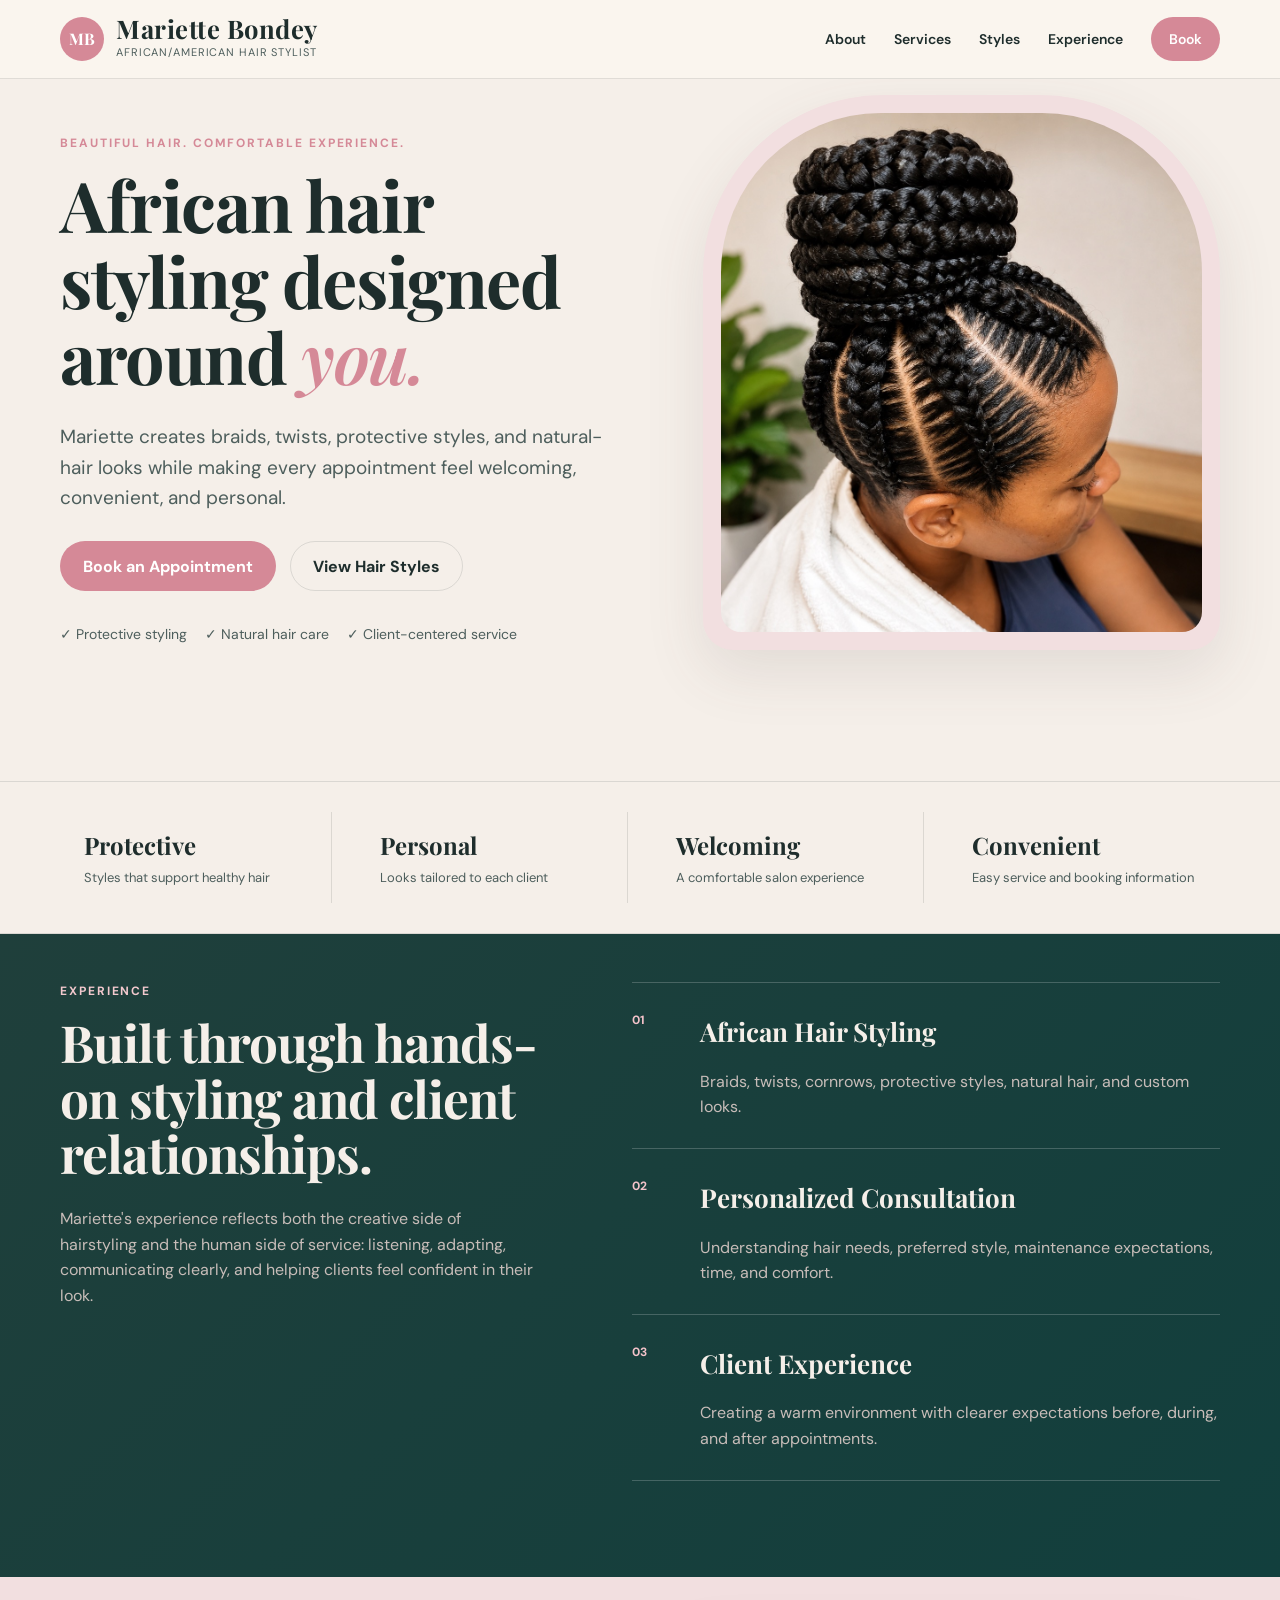
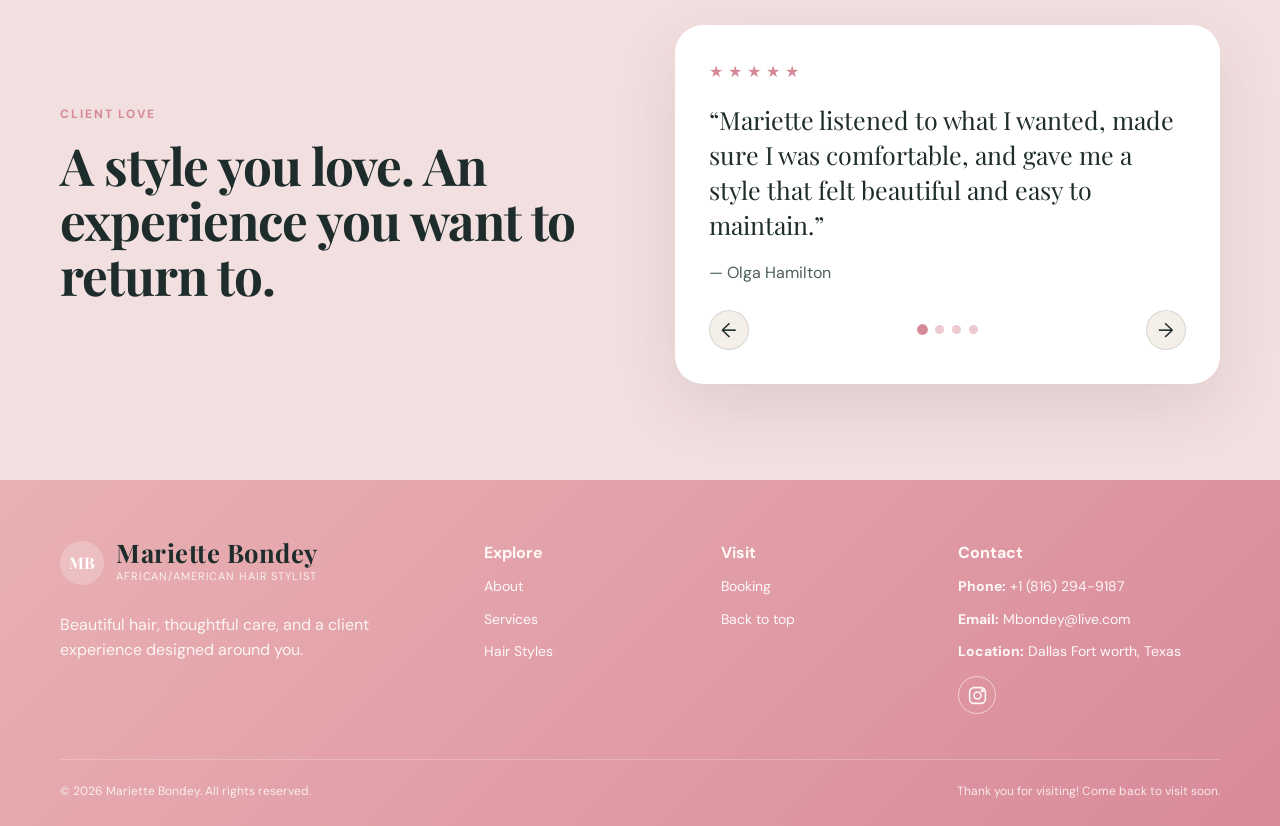
==== commit a820568a: "Build responsive hairstyle gallery" ====
--- a/index.html
+++ b/index.html
@@ -46,7 +46,7 @@
           </p>
 
           <div class="hero-actions">
-            <a class="btn btn-primary" href="book.html">Book an Appointment</a>
+            <a class="btn btn-primary" href="book.html" target="_blank" rel="noopener noreferrer">Book an Appointment</a>
             <a class="btn btn-secondary" href="styles.html">View Hair Styles</a>
           </div>
 
--- a/styles.css
+++ b/styles.css
@@ -467,12 +467,12 @@
 .filter.active { background: var(--pink-deep); color: white; }
 .gallery-grid {
   display: grid;
-  grid-template-columns: repeat(3, 1fr);
-  grid-auto-rows: 280px;
+  grid-template-columns: repeat(4, minmax(0, 1fr));
   gap: 16px;
 }
-.gallery-item { margin: 0; position: relative; overflow: hidden; border-radius: 24px; }
-.gallery-item.tall { grid-row: span 2; }
+.gallery-item { margin: 0; position: relative; aspect-ratio: 4 / 5; overflow: hidden; border-radius: 24px; cursor: zoom-in; }
+.gallery-item > img { width: 100%; height: 100%; object-fit: cover; transition: transform .3s ease; }
+.gallery-item:hover > img { transform: scale(1.035); }
 .gallery-item .image-placeholder { min-height: 100%; border-radius: 24px; transition: .3s ease; }
 .gallery-item:nth-child(2) .image-placeholder,
 .gallery-item:nth-child(5) .image-placeholder { background: linear-gradient(145deg, #c0a692, #66504a); }
@@ -491,6 +491,31 @@
   font-size: 13px;
 }
 .gallery-item.hidden { display: none; }
+.gallery-item:focus-visible { outline: 4px solid var(--pink-deep); outline-offset: 3px; }
+.gallery-load-more-wrap { display: flex; justify-content: center; margin-top: 36px; }
+.gallery-load-more[hidden] { display: none; }
+.gallery-lightbox {
+  position: fixed;
+  inset: 0;
+  z-index: 1000;
+  display: none;
+  align-items: center;
+  justify-content: center;
+  padding: 72px 90px;
+  background: rgba(20, 14, 12, .88);
+  backdrop-filter: blur(8px);
+}
+.gallery-lightbox.open { display: flex; }
+.gallery-lightbox figure { margin: 0; max-width: min(900px, 80vw); max-height: 82vh; text-align: center; }
+.gallery-lightbox img { display: block; max-width: 100%; max-height: 75vh; margin: auto; border-radius: 18px; object-fit: contain; box-shadow: var(--shadow); }
+.gallery-lightbox figcaption { margin-top: 12px; color: var(--white); font-weight: 700; }
+.gallery-lightbox-close,
+.gallery-lightbox-arrow { position: absolute; border: 0; border-radius: 50%; background: rgba(255,255,255,.94); color: var(--ink); cursor: pointer; }
+.gallery-lightbox-close { top: 24px; right: 28px; width: 46px; height: 46px; font-size: 30px; }
+.gallery-lightbox-arrow { top: 50%; width: 52px; height: 52px; transform: translateY(-50%); font-size: 38px; line-height: 1; }
+.gallery-lightbox-prev { left: 24px; }
+.gallery-lightbox-next { right: 24px; }
+body.lightbox-open { overflow: hidden; }
 
 .dark-section { background: linear-gradient(135deg, #1f3f3b 0%, #123f3d 100%); color: var(--cream); }
 .eyebrow.light { color: #f3c9ce; }
@@ -730,7 +755,7 @@
   .hero-card-main { height: 470px; }
   .stats { grid-template-columns: repeat(2, 1fr); }
   .stats div:nth-child(2) { border-right: 0; }
-  .gallery-grid { grid-template-columns: repeat(2, 1fr); }
+  .gallery-grid { grid-template-columns: repeat(3, minmax(0, 1fr)); }
   .section-heading { align-items: flex-start; flex-direction: column; }
 }
 
@@ -771,12 +796,15 @@
   .hero-card-main { height: 400px; border-radius: 120px 120px 24px 24px; }
   .hero-photo { border-radius: 110px 110px 18px 18px; }
   .image-placeholder.large { border-radius: 110px 110px 18px 18px; }
-  .service-grid, .care-grid, .gallery-grid, .footer-grid, .review-card-grid { grid-template-columns: 1fr; }
+  .service-grid, .care-grid, .footer-grid, .review-card-grid { grid-template-columns: 1fr; }
   .service-menu-grid { grid-template-columns: 1fr; gap: 28px; }
   .service-menu-grid .service-card { padding: 26px 24px 32px; }
   .service-photo { width: min(86%, 340px); }
-  .gallery-item.tall { grid-row: span 1; }
-  .gallery-grid { grid-auto-rows: 330px; }
+  .gallery-grid { grid-template-columns: repeat(2, minmax(0, 1fr)); }
+  .gallery-lightbox { padding: 64px 58px; }
+  .gallery-lightbox-arrow { width: 42px; height: 42px; font-size: 30px; }
+  .gallery-lightbox-prev { left: 8px; }
+  .gallery-lightbox-next { right: 8px; }
   .form-row { grid-template-columns: 1fr; gap: 0; }
   .copyright { flex-direction: column; }
 }
